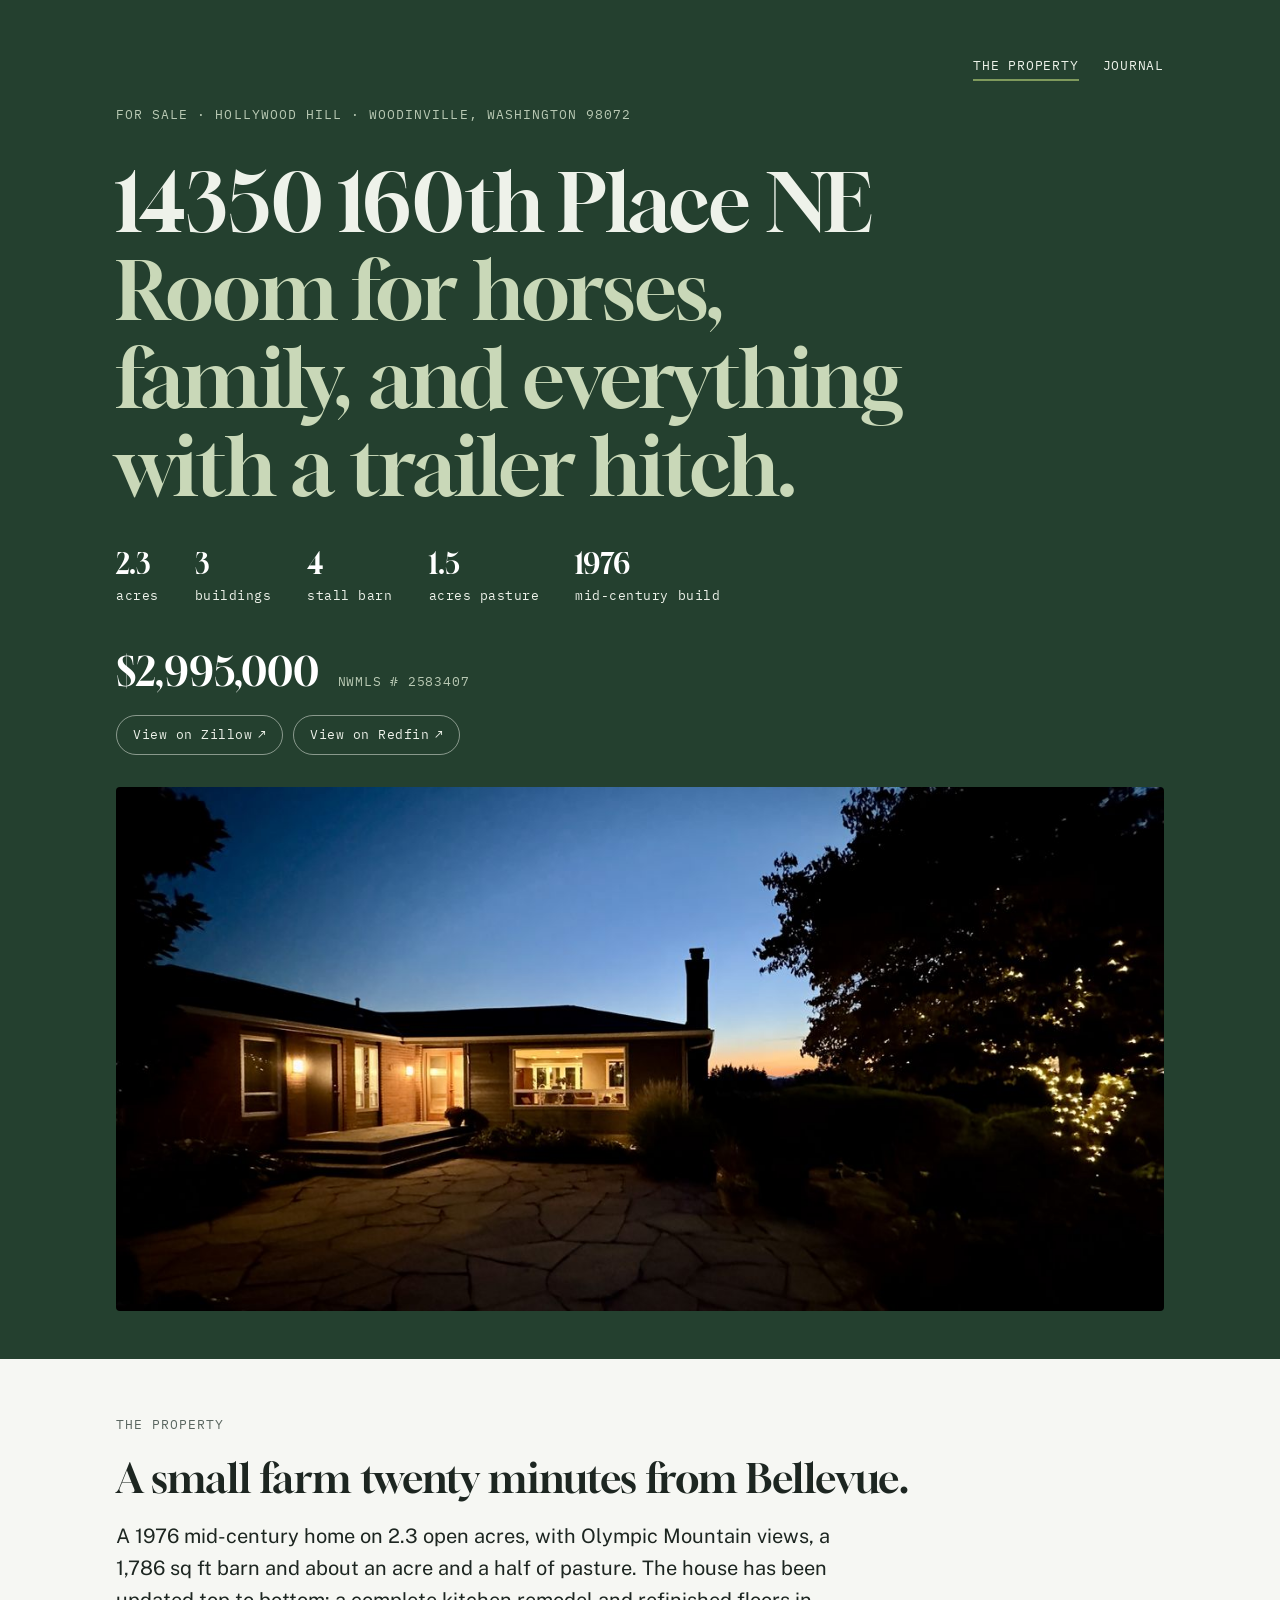
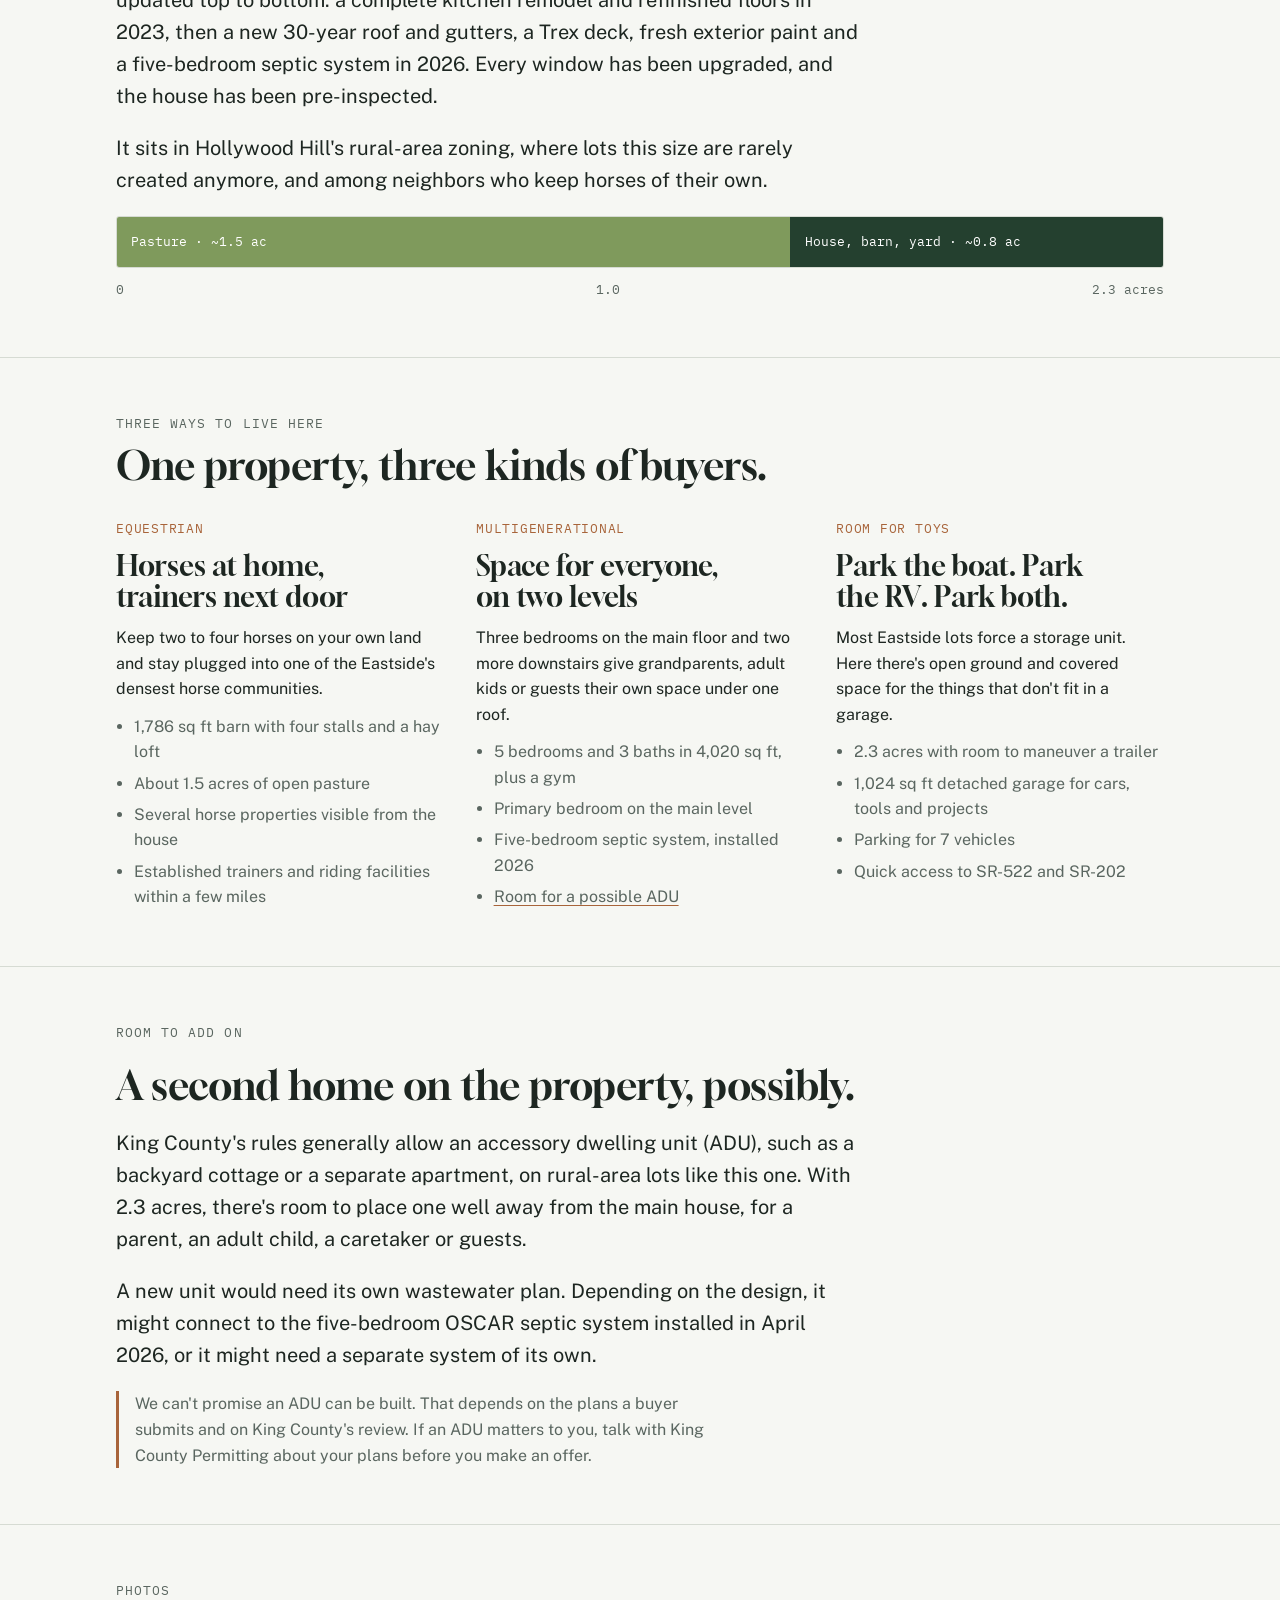
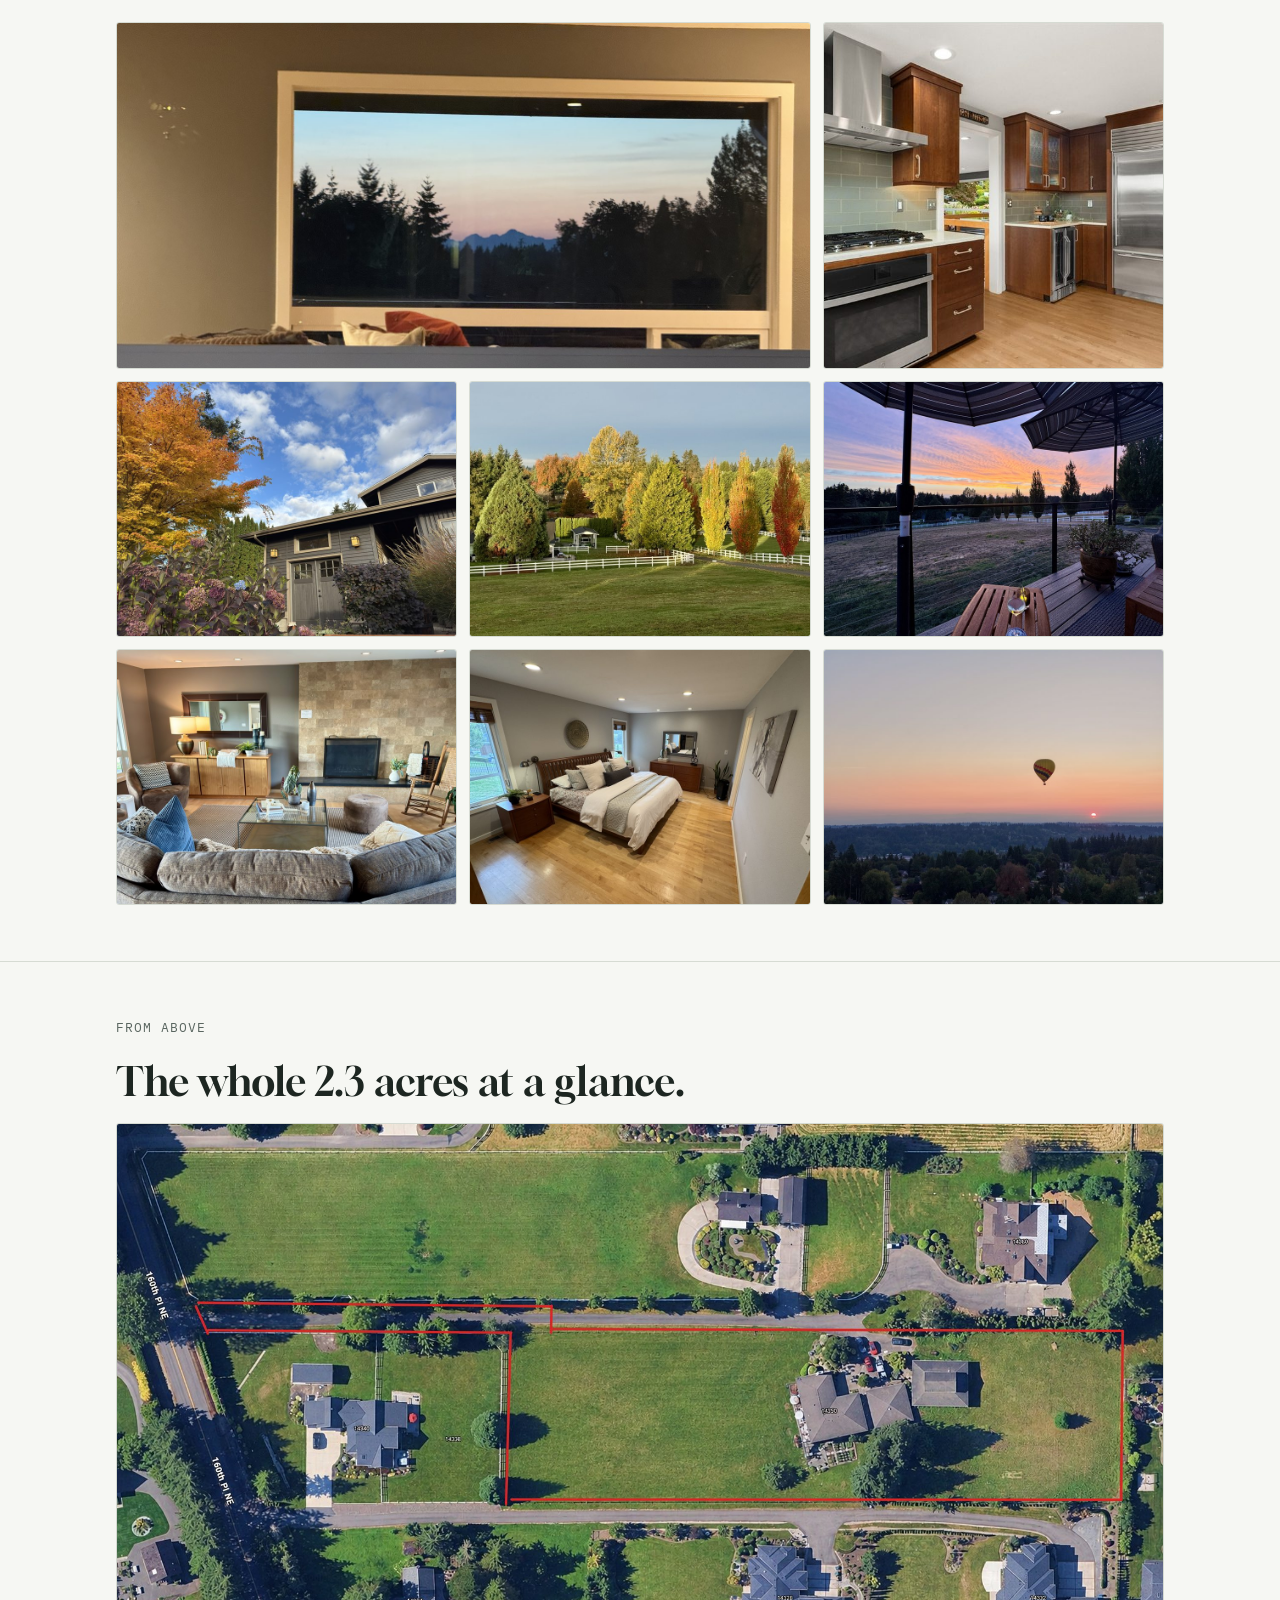
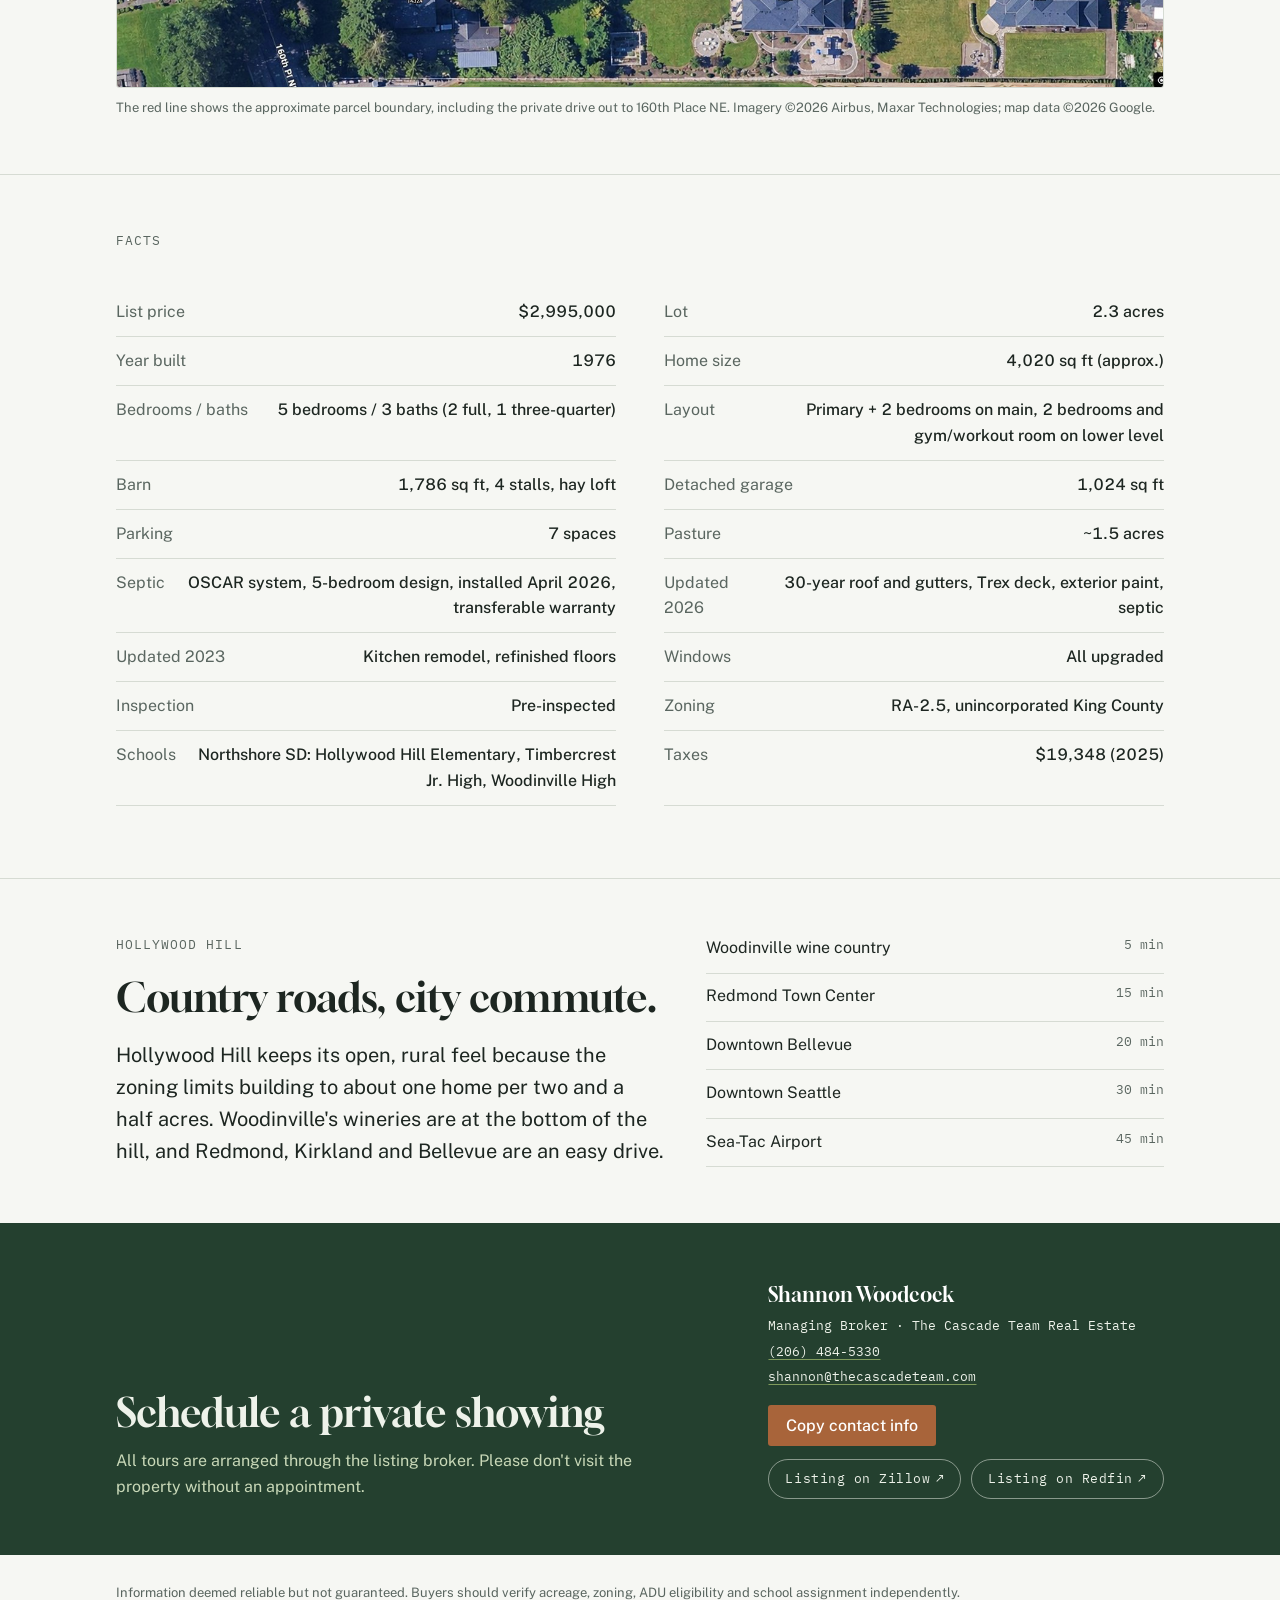
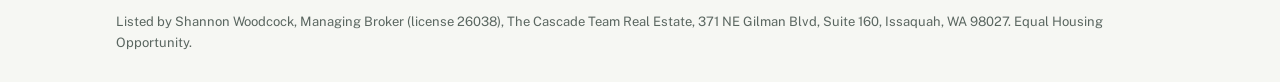
==== index.html @ 0dbd241a "Add imagery providers to aerial credit Co-Authored-By: Claude Opus 5.5 <noreply@anthropic.com>" ====
<!doctype html>
<html lang="en">
<head>
<meta charset="utf-8">
<meta name="viewport" content="width=device-width, initial-scale=1, viewport-fit=cover">
<title>14350 160th Place NE</title>
<meta name="claude:viewport-fit-sides" content="cover">
<meta name="description" content="A 2.3-acre horse property on Hollywood Hill, Woodinville: mid-century home, four-stall barn, 1.5 acres of pasture, Olympic views.">
<link rel="preconnect" href="https://fonts.googleapis.com">
<link rel="preconnect" href="https://fonts.gstatic.com" crossorigin>
<link rel="stylesheet" href="https://fonts.googleapis.com/css2?family=Gloock&family=Public+Sans:ital,wght@0,400;0,500;0,600;1,400&family=IBM+Plex+Mono:wght@400;500&display=swap">
<style>
body{margin:0}img{max-width:100%}[hidden]{display:none!important}
/* Layout: full-bleed evergreen hero with the address as the headline, then a single reading column
   broken by an acreage bar, three buyer "paths", a facts ledger, and a contact band. */
:root{
  --bg:#f6f7f3;          /* morning fog */
  --surface:#ffffff;
  --ink:#1d2621;         /* fir-bark */
  --muted:#5a6660;
  --line:#d6dbd3;
  --evergreen:#24402f;   /* Douglas fir */
  --pasture:#7f9a5c;     /* summer pasture */
  --cedar:#a8643a;       /* weathered cedar, the one warm note */
  --on-dark:#eef2ea;
  --placeholder:#fff4d6;
  --placeholder-ink:#7a5a12;
  --f-display:"Gloock", "Georgia", "Times New Roman", serif;
  --f-body:"Public Sans", system-ui, -apple-system, "Segoe UI", sans-serif;
  --f-mono:"IBM Plex Mono", ui-monospace, "SFMono-Regular", Menlo, monospace;
  --s-1:.8125rem; --s0:1rem; --s1:1.25rem; --s2:1.75rem; --s3:2.5rem; --s4:clamp(2.6rem, 7vw, 5rem);
}
@media (prefers-color-scheme: dark){
  :root:not([data-theme="light"]){
    --bg:#121815; --surface:#1a221e; --ink:#e4e9e2; --muted:#9aa69f; --line:#2c3832;
    --evergreen:#1b3024; --pasture:#9cb877; --cedar:#d08a5c; --on-dark:#eef2ea;
    --placeholder:#3a3118; --placeholder-ink:#f0d48c; color-scheme:dark;
  }
}
:root[data-theme="dark"]{
  --bg:#121815; --surface:#1a221e; --ink:#e4e9e2; --muted:#9aa69f; --line:#2c3832;
  --evergreen:#1b3024; --pasture:#9cb877; --cedar:#d08a5c; --on-dark:#eef2ea;
  --placeholder:#3a3118; --placeholder-ink:#f0d48c; color-scheme:dark;
}
*{box-sizing:border-box}
body{background:var(--bg);color:var(--ink);font-family:var(--f-body);font-size:var(--s0);line-height:1.6}
.wrap{max-width:1080px;margin:0 auto;padding-left:max(16px, env(safe-area-inset-left, 0px));padding-right:max(16px, env(safe-area-inset-right, 0px))}
h1,h2,h3{font-family:var(--f-display);font-weight:400;line-height:1.1;text-wrap:balance;margin:0}
p{margin:0}
.eyebrow{font-family:var(--f-mono);font-size:var(--s-1);letter-spacing:.08em;text-transform:uppercase;color:var(--muted)}
.ph{background:var(--placeholder);color:var(--placeholder-ink);padding:0 .3em;border-radius:3px;font-family:var(--f-mono);font-size:.9em}
:focus-visible{outline:3px solid var(--cedar);outline-offset:3px}

/* Hero */
.hero{background:var(--evergreen);color:var(--on-dark)}
.hero .wrap{padding-block:3.5rem 3rem;display:grid;gap:2rem}
.hero .eyebrow{color:#b9c9b4}
.sitenav{display:flex;gap:1.5rem;justify-content:flex-end;margin-bottom:-.5rem}
.sitenav a{color:var(--on-dark);text-decoration:none;font-family:var(--f-mono);font-size:var(--s-1);letter-spacing:.06em;text-transform:uppercase;padding-bottom:2px}
.sitenav a[aria-current]{border-bottom:2px solid var(--pasture)}
.sitenav a:hover{color:#fff}
.hero h1{font-size:var(--s4);letter-spacing:-.01em}
.hero h1 span{display:block;color:#c9d8b8}
.hero-meta{display:flex;flex-wrap:wrap;gap:.75rem 2.25rem;font-family:var(--f-mono);font-size:var(--s-1);letter-spacing:.04em}
.hero-meta b{display:block;font-family:var(--f-display);font-weight:400;font-size:var(--s2);letter-spacing:0;color:#fff}
.price{font-family:var(--f-display);font-size:var(--s3);color:#fff}
.price small{font-family:var(--f-mono);font-size:var(--s-1);color:#b9c9b4;margin-left:.6rem;letter-spacing:.06em}
.hero-photo{display:block;width:100%;height:auto;aspect-ratio:2/1;object-fit:cover;border-radius:4px;background:#1b3024}

section{padding-block:3.5rem}
section + section{border-top:1px solid var(--line)}
.lede{font-size:var(--s1);max-width:62ch;color:var(--ink)}
.stack{display:grid;gap:1.25rem}
.note{max-width:62ch;color:var(--muted);border-left:3px solid var(--cedar);padding-left:1rem}
.path a{color:inherit;text-decoration-color:var(--cedar);text-underline-offset:3px}

/* Acreage bar: the signature detail */
.acres{display:grid;gap:.75rem}
.bar{display:flex;height:3.25rem;border-radius:3px;overflow:hidden;border:1px solid var(--line)}
.bar div{display:flex;align-items:center;padding-inline:.9rem;font-family:var(--f-mono);font-size:var(--s-1);color:#fff;min-width:0;white-space:nowrap}
.bar .p{background:var(--pasture);flex:1.5}
.bar .h{background:var(--evergreen);flex:.8}
.scale{display:flex;justify-content:space-between;font-family:var(--f-mono);font-size:var(--s-1);color:var(--muted);font-variant-numeric:tabular-nums}

/* Paths */
.paths{display:grid;grid-template-columns:repeat(3,minmax(0,1fr));gap:2rem}
.path{display:grid;gap:.75rem;align-content:start;min-width:0}
.path .tag{font-family:var(--f-mono);font-size:var(--s-1);color:var(--cedar);letter-spacing:.06em;text-transform:uppercase}
.path h3{font-size:var(--s2)}
.path ul{margin:0;padding-left:1.1rem;display:grid;gap:.35rem;color:var(--muted)}
@media (max-width:820px){.paths{grid-template-columns:1fr}}

/* Gallery */
.gallery{display:grid;grid-template-columns:repeat(3,minmax(0,1fr));gap:.75rem}
.shot{aspect-ratio:4/3;max-width:100%;background:var(--surface);border:1px dashed var(--line);border-radius:3px;display:grid;place-items:center;text-align:center;padding:.75rem;font-family:var(--f-mono);font-size:var(--s-1);color:var(--muted)}
.shot.wide{grid-column:span 2;aspect-ratio:2/1}
.shot.wide + .shot{aspect-ratio:auto}
.shot.has-img{position:relative;overflow:hidden;padding:0;border-style:solid}
.shot.has-img img{position:absolute;inset:0;width:100%;height:100%;object-fit:cover;object-position:50% 50%}
@media (max-width:620px){.gallery{grid-template-columns:1fr 1fr}.shot.wide{grid-column:span 2;aspect-ratio:16/9}}

/* Facts ledger */
.ledger{display:grid;grid-template-columns:repeat(2,minmax(0,1fr));gap:0 3rem}
.ledger div{display:flex;justify-content:space-between;gap:1rem;padding-block:.7rem;border-bottom:1px solid var(--line);min-width:0}
.ledger dt{color:var(--muted)}
.ledger dd{margin:0;text-align:right;font-variant-numeric:tabular-nums;font-weight:500}
@media (max-width:620px){.ledger{grid-template-columns:1fr}}

/* Area */
.area{display:grid;grid-template-columns:minmax(0,1.2fr) minmax(0,1fr);gap:2.5rem}
.area ul{margin:0;padding:0;list-style:none;display:grid;gap:.6rem}
.area li{display:flex;justify-content:space-between;gap:1rem;border-bottom:1px solid var(--line);padding-bottom:.5rem}
.area li span:last-child{font-family:var(--f-mono);font-size:var(--s-1);color:var(--muted);white-space:nowrap}
@media (max-width:820px){.area{grid-template-columns:1fr}}

/* Contact */
.contact{background:var(--evergreen);color:var(--on-dark)}
.contact .wrap{padding-block:3.5rem;display:grid;grid-template-columns:minmax(0,1fr) auto;gap:2rem;align-items:end}
.contact h2{font-size:var(--s3)}
.contact p{color:#c9d8b8;max-width:52ch}
.card{display:grid;gap:.3rem;font-family:var(--f-mono);font-size:var(--s-1)}
.card a{color:inherit;text-decoration-color:var(--pasture);text-underline-offset:3px}
.card strong{font-family:var(--f-display);font-weight:400;font-size:var(--s1);color:#fff}
.btn{margin-top:.75rem;justify-self:start;background:var(--cedar);color:#fff;border:0;border-radius:3px;padding:.7rem 1.1rem;font:500 var(--s0) var(--f-body);cursor:pointer}
.btn:hover{filter:brightness(1.08)}
.listing-links{display:flex;flex-wrap:wrap;gap:.6rem}
.hero .listing-links{margin-top:-1.25rem}
.card .listing-links{margin-top:.5rem}
.pill{display:inline-flex;align-items:center;gap:.35rem;min-height:40px;padding:.45rem 1rem;border:1px solid rgba(238,242,234,.5);border-radius:999px;color:var(--on-dark);text-decoration:none;font-family:var(--f-mono);font-size:var(--s-1);letter-spacing:.04em}
.pill:hover{background:rgba(238,242,234,.12);border-color:var(--on-dark)}
@media (max-width:720px){.contact .wrap{grid-template-columns:1fr}}
footer{font-size:var(--s-1);color:var(--muted)}
footer .wrap{padding-block:1.75rem;display:grid;gap:.5rem}
@media (prefers-reduced-motion:no-preference){.hero h1{animation:rise .7s ease-out both}}
@keyframes rise{from{transform:translateY(8px);opacity:.6}to{transform:none;opacity:1}}

.aerial{margin:0;display:grid;gap:.6rem}
.aerial img{display:block;width:100%;height:auto;border-radius:3px;border:1px solid var(--line)}
.aerial figcaption{font-size:var(--s-1);color:var(--muted)}
.zoomable{cursor:zoom-in}
/* Lightbox */
.gallery img{cursor:zoom-in}
.gallery img:focus-visible{outline:3px solid var(--cedar);outline-offset:-3px}
html:has(#lightbox[open]){overflow:hidden}
#lightbox{border:0;padding:0;margin:0;width:100vw;height:100dvh;max-width:none;max-height:none;background:rgba(10,14,12,.95);color:#eef2ea}
#lightbox::backdrop{background:rgba(10,14,12,.95)}
#lightbox[open]{display:grid;grid-template-columns:auto minmax(0,1fr) auto;align-items:center}
#lightbox figure{margin:0;height:100dvh;min-width:0;display:grid;align-content:center;justify-items:center;gap:.75rem;padding:3.5rem 0 1.25rem}
#lightbox figure img{max-width:100%;max-height:calc(100dvh - 7.5rem);object-fit:contain;border-radius:3px;cursor:zoom-in}
#lightbox figcaption{font-size:var(--s-1);color:#c9d8b8;max-width:60ch;text-align:center;padding-inline:1rem}
#lightbox button{background:none;border:0;color:#eef2ea;font:400 2.25rem/1 var(--f-body);cursor:pointer;min-width:48px;min-height:48px;padding:.5rem}
#lightbox button:hover{color:#fff}
#lightbox .lb-close{position:absolute;top:.25rem;right:.25rem;z-index:1}
#lightbox .lb-count{position:absolute;top:1.1rem;left:1rem;font-family:var(--f-mono);font-size:var(--s-1);color:#b9c9b4}
#lightbox.zoomed figure{display:block;overflow:auto;padding:0}
#lightbox.zoomed figure img{max-width:none;max-height:none;margin:0 auto;display:block;border-radius:0;cursor:zoom-out}
#lightbox.zoomed figcaption,#lightbox.zoomed .lb-prev,#lightbox.zoomed .lb-next{display:none}
#lightbox.zoomed[open]{grid-template-columns:minmax(0,1fr)}
@media (max-width:620px){#lightbox button{font-size:1.75rem;min-width:40px;padding:.25rem}}
</style>
</head>
<body>

<header class="hero">
  <div class="wrap">
    <nav class="sitenav" aria-label="Site">
      <a href="index.html" aria-current="page">The property</a>
      <a href="journal.html">Journal</a>
    </nav>
    <p class="eyebrow">For sale · Hollywood Hill · Woodinville, Washington 98072</p>
    <h1>14350 160th Place NE <span>Room for horses, family, and everything with a trailer hitch.</span></h1>
    <div class="hero-meta">
      <div><b>2.3</b>acres</div>
      <div><b>3</b>buildings</div>
      <div><b>4</b>stall barn</div>
      <div><b>1.5</b>acres pasture</div>
      <div><b>1976</b>mid-century build</div>
    </div>
    <p class="price">$2,995,000 <small>NWMLS # 2583407</small></p>
    <p class="listing-links"><a class="pill" href="https://www.zillow.com/homedetails/14350-160th-Pl-NE-Woodinville-WA-98072/48871679_zpid/" target="_blank" rel="noopener">View on Zillow <span aria-hidden="true">&#8599;</span></a> <a class="pill" href="https://www.redfin.com/WA/Woodinville/14350-160th-Pl-NE-98072/home/448158" target="_blank" rel="noopener">View on Redfin <span aria-hidden="true">&#8599;</span></a></p>
    <img class="hero-photo" src="images/hero-dusk-2400.jpg" srcset="images/hero-dusk-1200.jpg 1200w, images/hero-dusk-2400.jpg 2400w" sizes="(max-width:1080px) 100vw, 1048px" width="2400" height="1200" alt="The house at dusk: warm light in the big front window, a flagstone courtyard, and string lights in the trees against a blue and orange sky.">
  </div>
</header>

<main>
  <section>
    <div class="wrap stack">
      <p class="eyebrow">The property</p>
      <h2 style="font-size:var(--s3)">A small farm twenty minutes from Bellevue.</h2>
      <p class="lede">A 1976 mid-century home on 2.3 open acres, with Olympic Mountain views, a 1,786 sq ft barn and about an acre and a half of pasture. The house has been updated top to bottom: a complete kitchen remodel and refinished floors in 2023, then a new 30-year roof and gutters, a Trex deck, fresh exterior paint and a five-bedroom septic system in 2026. Every window has been upgraded, and the house has been pre-inspected.</p>
      <p class="lede">It sits in Hollywood Hill's rural-area zoning, where lots this size are rarely created anymore, and among neighbors who keep horses of their own.</p>

      <div class="acres" aria-label="How the 2.3 acres break down">
        <div class="bar">
          <div class="p">Pasture · ~1.5 ac</div>
          <div class="h">House, barn, yard · ~0.8 ac</div>
        </div>
        <div class="scale"><span>0</span><span>1.0</span><span>2.3 acres</span></div>
      </div>
    </div>
  </section>

  <section>
    <div class="wrap stack" style="gap:2rem">
      <div class="stack" style="gap:.5rem">
        <p class="eyebrow">Three ways to live here</p>
        <h2 style="font-size:var(--s3)">One property, three kinds of buyers.</h2>
      </div>
      <div class="paths">
        <article class="path">
          <span class="tag">Equestrian</span>
          <h3>Horses at home, trainers next door</h3>
          <p>Keep two to four horses on your own land and stay plugged into one of the Eastside's densest horse communities.</p>
          <ul>
            <li>1,786 sq ft barn with four stalls and a hay loft</li>
            <li>About 1.5 acres of open pasture</li>
            <li>Several horse properties visible from the house</li>
            <li>Established trainers and riding facilities within a few miles</li>
          </ul>
        </article>
        <article class="path">
          <span class="tag">Multigenerational</span>
          <h3>Space for everyone, on two levels</h3>
          <p>Three bedrooms on the main floor and two more downstairs give grandparents, adult kids or guests their own space under one roof.</p>
          <ul>
            <li>5 bedrooms and 3 baths in 4,020 sq ft, plus a gym</li>
            <li>Primary bedroom on the main level</li>
            <li>Five-bedroom septic system, installed 2026</li>
            <li><a href="#adu">Room for a possible ADU</a></li>
          </ul>
        </article>
        <article class="path">
          <span class="tag">Room for toys</span>
          <h3>Park the boat. Park the RV. Park both.</h3>
          <p>Most Eastside lots force a storage unit. Here there's open ground and covered space for the things that don't fit in a garage.</p>
          <ul>
            <li>2.3 acres with room to maneuver a trailer</li>
            <li>1,024 sq ft detached garage for cars, tools and projects</li>
            <li>Parking for 7 vehicles</li>
            <li>Quick access to SR-522 and SR-202</li>
          </ul>
        </article>
      </div>
    </div>
  </section>

  <section id="adu">
    <div class="wrap stack">
      <p class="eyebrow">Room to add on</p>
      <h2 style="font-size:var(--s3)">A second home on the property, possibly.</h2>
      <p class="lede">King County's rules generally allow an accessory dwelling unit (ADU), such as a backyard cottage or a separate apartment, on rural-area lots like this one. With 2.3 acres, there's room to place one well away from the main house, for a parent, an adult child, a caretaker or guests.</p>
      <p class="lede">A new unit would need its own wastewater plan. Depending on the design, it might connect to the five-bedroom OSCAR septic system installed in April 2026, or it might need a separate system of its own.</p>
      <p class="note">We can't promise an ADU can be built. That depends on the plans a buyer submits and on King County's review. If an ADU matters to you, talk with King County Permitting about your plans before you make an offer.</p>
    </div>
  </section>

  <section>
    <div class="wrap stack">
      <p class="eyebrow">Photos</p>
      <div class="gallery">
        <div class="shot wide has-img"><img src="images/living-view-2400.jpg" srcset="images/living-view-1400.jpg 1400w, images/living-view-2400.jpg 2400w" sizes="(max-width:620px) 100vw, 700px" width="2400" height="1200" loading="lazy" alt="The living room's big picture window at dusk, framing evergreens and the Olympic Mountains against a pink and blue sky."></div>
        <div class="shot has-img"><img style="object-position:70% 50%" data-full="images/kitchen-2400.jpg" src="images/kitchen-1600.jpg" srcset="images/kitchen-800.jpg 800w, images/kitchen-1600.jpg 1600w" sizes="(max-width:620px) 50vw, 340px" width="1600" height="1009" loading="lazy" alt="The remodeled kitchen: cherry cabinets, a stainless hood over a gas cooktop, sage glass-tile backsplash, a wine fridge and a built-in stainless refrigerator."></div>
        <div class="shot has-img"><img data-full="images/barn-exterior-2400.jpg" src="images/barn-exterior-1600.jpg" srcset="images/barn-exterior-800.jpg 800w, images/barn-exterior-1600.jpg 1600w" sizes="(max-width:620px) 50vw, 340px" width="1600" height="1200" loading="lazy" alt="The barn in fall: dark gray siding, arched carriage doors and craftsman lanterns, framed by a blazing orange Japanese maple and hydrangeas under a blue sky."></div>
        <div class="shot has-img"><img data-full="images/pasture-fall-2400.jpg" src="images/pasture-fall-1600.jpg" srcset="images/pasture-fall-800.jpg 800w, images/pasture-fall-1600.jpg 1600w" sizes="(max-width:620px) 50vw, 340px" width="1600" height="1200" loading="lazy" alt="The pasture in fall: open green grass edged by white horse fencing, with evergreens and a row of poplars turning gold, orange and red."></div>
        <div class="shot has-img"><img data-full="images/deck-sunset-2400.jpg" src="images/deck-sunset-1600.jpg" srcset="images/deck-sunset-800.jpg 800w, images/deck-sunset-1600.jpg 1600w" sizes="(max-width:620px) 50vw, 340px" width="1600" height="1200" loading="lazy" alt="Sunset from the deck: an orange and violet sky over the pasture and white horse fences, seen past striped umbrellas, cable railing and a glass of wine on a teak table."></div>
        <div class="shot has-img"><img data-full="images/living-room-2400.jpg" src="images/living-room-1600.jpg" srcset="images/living-room-800.jpg 800w, images/living-room-1600.jpg 1600w" sizes="(max-width:620px) 50vw, 340px" width="1600" height="1200" loading="lazy" alt="The living room: a travertine fireplace wall, a long wood console under a leather-framed mirror, a rocking chair and a big sofa around a glass coffee table, with a window to the yard."></div>
        <div class="shot has-img"><img data-full="images/primary-bedroom-2400.jpg" src="images/primary-bedroom-1600.jpg" srcset="images/primary-bedroom-800.jpg 800w, images/primary-bedroom-1600.jpg 1600w" sizes="(max-width:620px) 50vw, 340px" width="1600" height="1200" loading="lazy" alt="The primary bedroom on the main level: a king sleigh bed, maple floors, recessed lighting and windows looking out to the yard."></div>
        <div class="shot has-img"><img data-full="images/balloon-sunset-2400.jpg" src="images/balloon-sunset-1600.jpg" srcset="images/balloon-sunset-800.jpg 800w, images/balloon-sunset-1600.jpg 1600w" sizes="(max-width:620px) 50vw, 340px" width="1600" height="1200" loading="lazy" alt="Drone view at sunset: a rainbow-striped hot air balloon drifting over miles of evergreen hills, with the sun setting on the hazy horizon."></div>
      </div>
    </div>
  </section>

  <section id="aerial">
    <div class="wrap stack">
      <p class="eyebrow">From above</p>
      <h2 style="font-size:var(--s3)">The whole 2.3 acres at a glance.</h2>
      <figure class="aerial">
        <img class="zoomable" src="images/aerial-parcel-1710.jpg" srcset="images/aerial-parcel-900.jpg 900w, images/aerial-parcel-1710.jpg 1710w" sizes="(max-width:1080px) 100vw, 1048px" width="1710" height="920" loading="lazy" alt="Satellite view of the property outlined in red: the house, barn and detached garage at one end, open pasture filling the rest, and a private drive running out to 160th Place NE.">
        <figcaption>The red line shows the approximate parcel boundary, including the private drive out to 160th Place NE. Imagery ©2026 Airbus, Maxar Technologies; map data ©2026 Google.</figcaption>
      </figure>
    </div>
  </section>

  <section>
    <div class="wrap stack">
      <p class="eyebrow">Facts</p>
      <dl class="ledger">
        <div><dt>List price</dt><dd>$2,995,000</dd></div>
        <div><dt>Lot</dt><dd>2.3 acres</dd></div>
        <div><dt>Year built</dt><dd>1976</dd></div>
        <div><dt>Home size</dt><dd>4,020 sq ft (approx.)</dd></div>
        <div><dt>Bedrooms / baths</dt><dd>5 bedrooms / 3 baths (2 full, 1 three-quarter)</dd></div>
        <div><dt>Layout</dt><dd>Primary + 2 bedrooms on main, 2 bedrooms and gym/workout room on lower level</dd></div>
        <div><dt>Barn</dt><dd>1,786 sq ft, 4 stalls, hay loft</dd></div>
        <div><dt>Detached garage</dt><dd>1,024 sq ft</dd></div>
        <div><dt>Parking</dt><dd>7 spaces</dd></div>
        <div><dt>Pasture</dt><dd>~1.5 acres</dd></div>
        <div><dt>Septic</dt><dd>OSCAR system, 5-bedroom design, installed April 2026, transferable warranty</dd></div>
        <div><dt>Updated 2026</dt><dd>30-year roof and gutters, Trex deck, exterior paint, septic</dd></div>
        <div><dt>Updated 2023</dt><dd>Kitchen remodel, refinished floors</dd></div>
        <div><dt>Windows</dt><dd>All upgraded</dd></div>
        <div><dt>Inspection</dt><dd>Pre-inspected</dd></div>
        <div><dt>Zoning</dt><dd>RA-2.5, unincorporated King County</dd></div>
        <div><dt>Schools</dt><dd>Northshore SD: Hollywood Hill Elementary, Timbercrest Jr. High, Woodinville High</dd></div>
        <div><dt>Taxes</dt><dd>$19,348 (2025)</dd></div>
      </dl>
    </div>
  </section>

  <section>
    <div class="wrap area">
      <div class="stack">
        <p class="eyebrow">Hollywood Hill</p>
        <h2 style="font-size:var(--s3)">Country roads, city commute.</h2>
        <p class="lede">Hollywood Hill keeps its open, rural feel because the zoning limits building to about one home per two and a half acres. Woodinville's wineries are at the bottom of the hill, and Redmond, Kirkland and Bellevue are an easy drive.</p>
      </div>
      <ul aria-label="Approximate drive times">
        <li><span>Woodinville wine country</span><span>5 min</span></li>
        <li><span>Redmond Town Center</span><span>15 min</span></li>
        <li><span>Downtown Bellevue</span><span>20 min</span></li>
        <li><span>Downtown Seattle</span><span>30 min</span></li>
        <li><span>Sea-Tac Airport</span><span>45 min</span></li>
      </ul>
    </div>
  </section>
</main>

<dialog id="lightbox" aria-label="Photo viewer">
  <span class="lb-count" aria-live="polite"></span>
  <button class="lb-close" type="button" aria-label="Close photo viewer">&times;</button>
  <button class="lb-prev" type="button" aria-label="Previous photo">&lsaquo;</button>
  <figure><img alt=""><figcaption></figcaption></figure>
  <button class="lb-next" type="button" aria-label="Next photo">&rsaquo;</button>
</dialog>

<aside class="contact" id="contact">
  <div class="wrap">
    <div class="stack" style="gap:.9rem">
      <h2>Schedule a private showing</h2>
      <p>All tours are arranged through the listing broker. Please don't visit the property without an appointment.</p>
    </div>
    <div class="card">
      <strong>Shannon Woodcock</strong>
      <span>Managing Broker · The Cascade Team Real Estate</span>
      <a id="phone" href="tel:+12064845330">(206) 484-5330</a>
      <a id="email" href="mailto:shannon@thecascadeteam.com">shannon@thecascadeteam.com</a>
      <button class="btn" id="copy" type="button">Copy contact info</button>
      <span class="listing-links"><a class="pill" href="https://www.zillow.com/homedetails/14350-160th-Pl-NE-Woodinville-WA-98072/48871679_zpid/" target="_blank" rel="noopener">Listing on Zillow <span aria-hidden="true">&#8599;</span></a> <a class="pill" href="https://www.redfin.com/WA/Woodinville/14350-160th-Pl-NE-98072/home/448158" target="_blank" rel="noopener">Listing on Redfin <span aria-hidden="true">&#8599;</span></a></span>
    </div>
  </div>
</aside>

<footer>
  <div class="wrap">
    <p>Information deemed reliable but not guaranteed. Buyers should verify acreage, zoning, ADU eligibility and school assignment independently.</p>
    <p>Listed by Shannon Woodcock, Managing Broker (license 26038), The Cascade Team Real Estate, 371 NE Gilman Blvd, Suite 160, Issaquah, WA 98027. Equal Housing Opportunity.</p>
  </div>
</footer>

<script>
document.getElementById('copy').addEventListener('click', function(){
  var b=this, t='Shannon Woodcock, The Cascade Team Real Estate\n'+document.getElementById('phone').innerText+'\n'+document.getElementById('email').innerText;
  try{
    navigator.clipboard.writeText(t).then(function(){b.textContent='Copied';},function(){b.textContent='Select and copy the details above';});
  }catch(e){b.textContent='Select and copy the details above';}
});

(function(){
  var d=document.getElementById('lightbox');
  if(!d||typeof d.showModal!=='function') return;
  var thumbs=[].slice.call(document.querySelectorAll('.gallery img, img.zoomable')), i=0;
  var big=d.querySelector('figure img'), cap=d.querySelector('figcaption'), count=d.querySelector('.lb-count');
  function full(im){
    if(im.dataset.full) return im.dataset.full;
    var best=im.src, bw=0;
    (im.getAttribute('srcset')||'').split(',').forEach(function(c){
      var p=c.trim().split(/\s+/), w=parseInt(p[1],10)||0;
      if(w>bw){bw=w;best=p[0];}
    });
    return best;
  }
  function show(n){
    i=(n+thumbs.length)%thumbs.length;
    d.classList.remove('zoomed');
    big.src=full(thumbs[i]); big.alt=thumbs[i].alt;
    cap.textContent=thumbs[i].alt;
    count.textContent=(i+1)+' / '+thumbs.length;
  }
  function open(n){ show(n); d.showModal(); }
  thumbs.forEach(function(im,n){
    im.tabIndex=0; im.setAttribute('role','button');
    im.setAttribute('aria-label','Enlarge photo: '+im.alt);
    im.addEventListener('click',function(){open(n);});
    im.addEventListener('keydown',function(e){ if(e.key==='Enter'||e.key===' '){e.preventDefault();open(n);} });
  });
  d.querySelector('.lb-close').addEventListener('click',function(){d.close();});
  d.querySelector('.lb-prev').addEventListener('click',function(){show(i-1);});
  d.querySelector('.lb-next').addEventListener('click',function(){show(i+1);});
  big.addEventListener('click',function(e){
    e.stopPropagation();
    var zoomed=d.classList.toggle('zoomed');
    if(zoomed){
      var f=d.querySelector('figure');
      f.scrollLeft=(f.scrollWidth-f.clientWidth)/2; f.scrollTop=(f.scrollHeight-f.clientHeight)/2;
    }
  });
  d.addEventListener('click',function(e){ if(e.target===d||e.target.tagName==='FIGURE') d.close(); });
  d.addEventListener('keydown',function(e){
    if(e.key==='ArrowLeft') show(i-1);
    if(e.key==='ArrowRight') show(i+1);
  });
  d.addEventListener('close',function(){ d.classList.remove('zoomed'); thumbs[i].focus(); });
  var x0=null;
  d.addEventListener('touchstart',function(e){ x0=e.touches.length===1?e.touches[0].clientX:null; },{passive:true});
  d.addEventListener('touchend',function(e){
    if(x0===null||d.classList.contains('zoomed')) return;
    if(window.visualViewport&&visualViewport.scale>1.05){x0=null;return;}
    var dx=e.changedTouches[0].clientX-x0; x0=null;
    if(Math.abs(dx)>50) show(i+(dx<0?1:-1));
  });
})();
</script>
<!-- Cloudflare Web Analytics --><script defer src="https://static.cloudflareinsights.com/beacon.min.js" data-cf-beacon='{"token": "ab812c5cbfcd4a19af40181433c01190"}'></script><!-- End Cloudflare Web Analytics -->
</body>
</html>
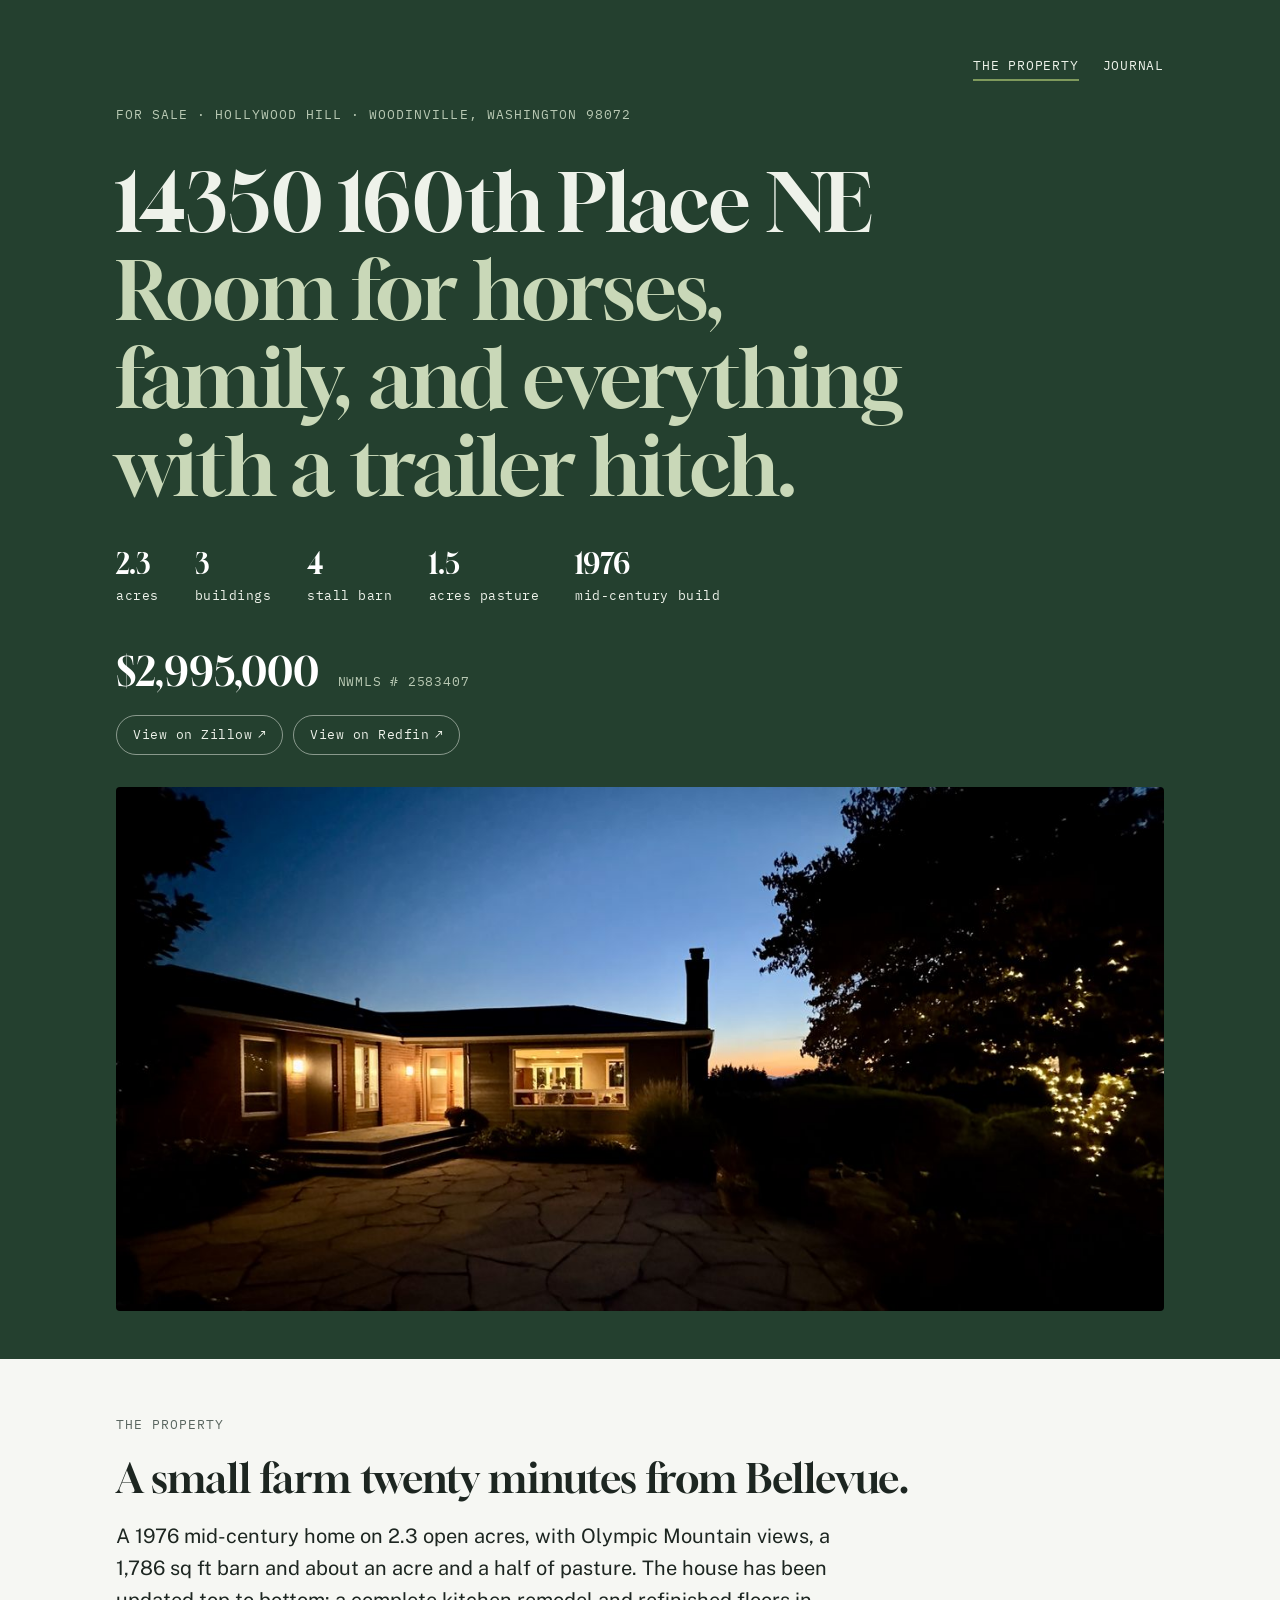
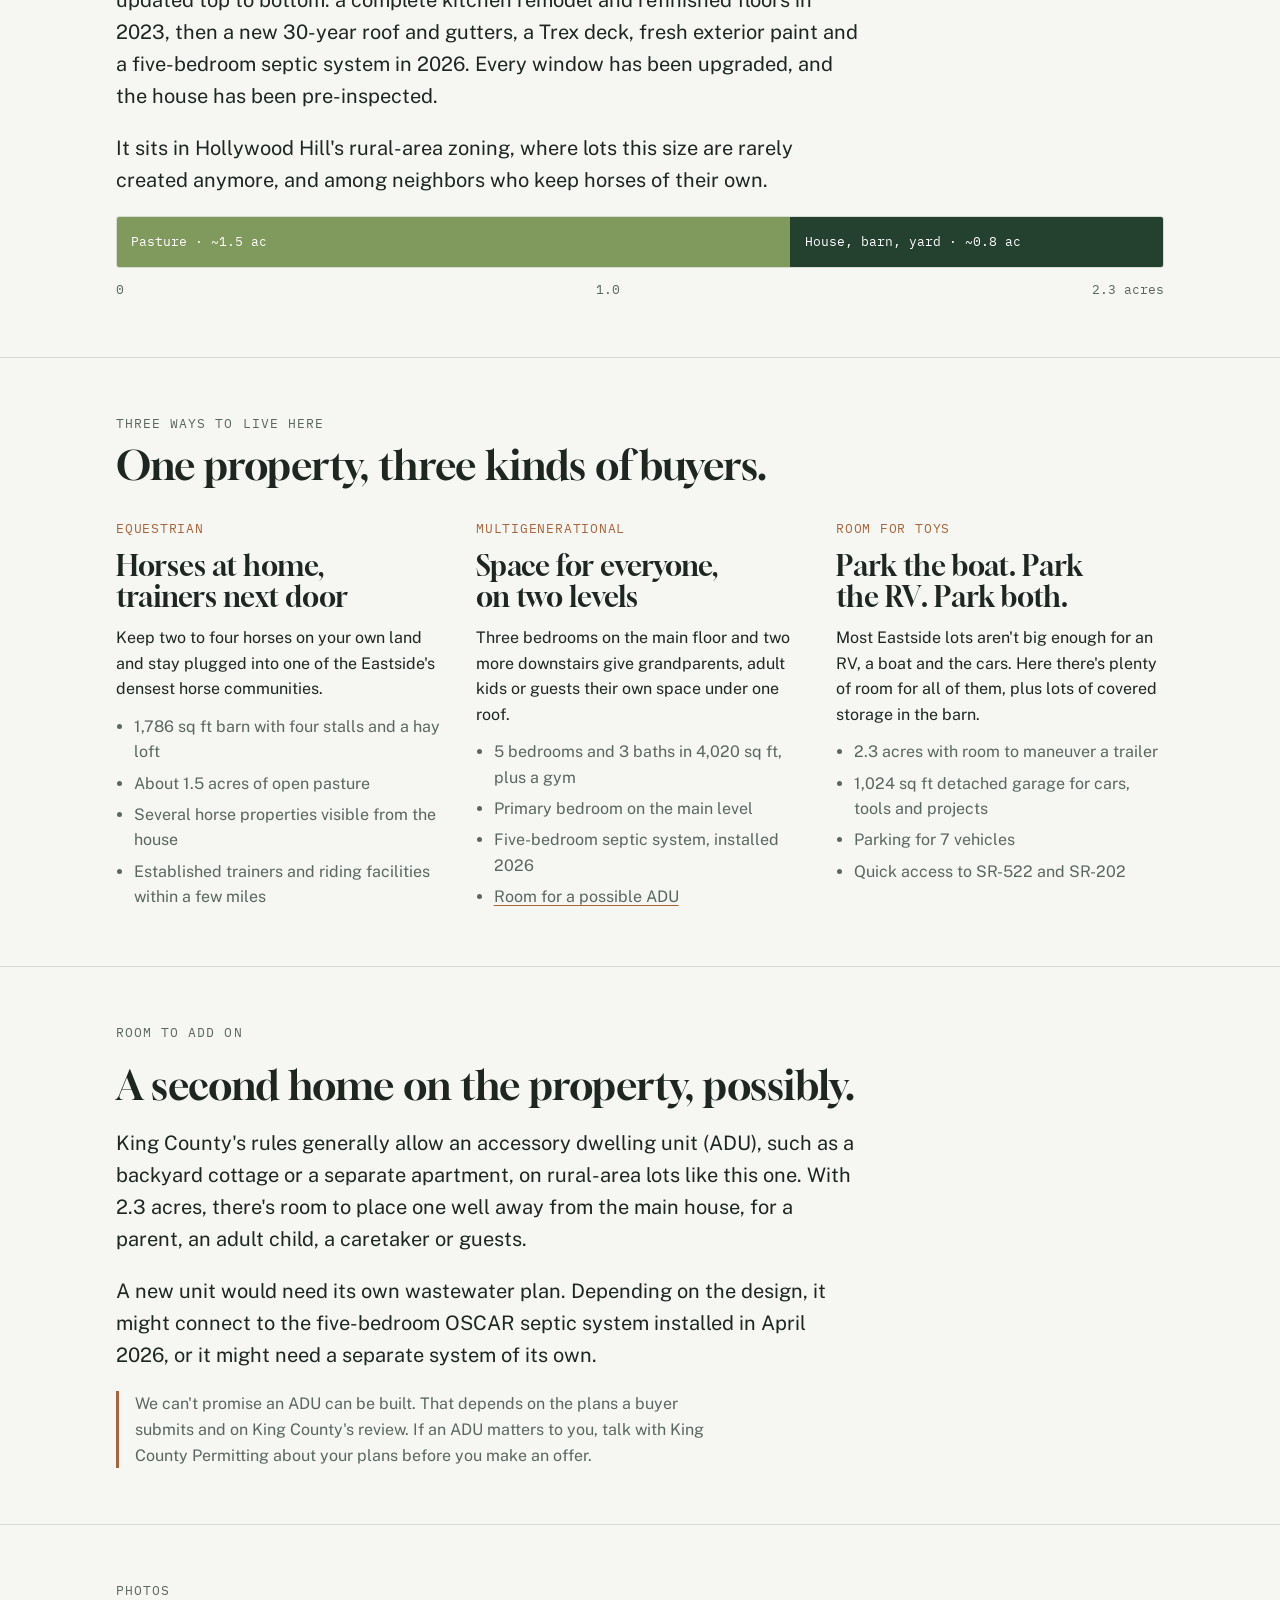
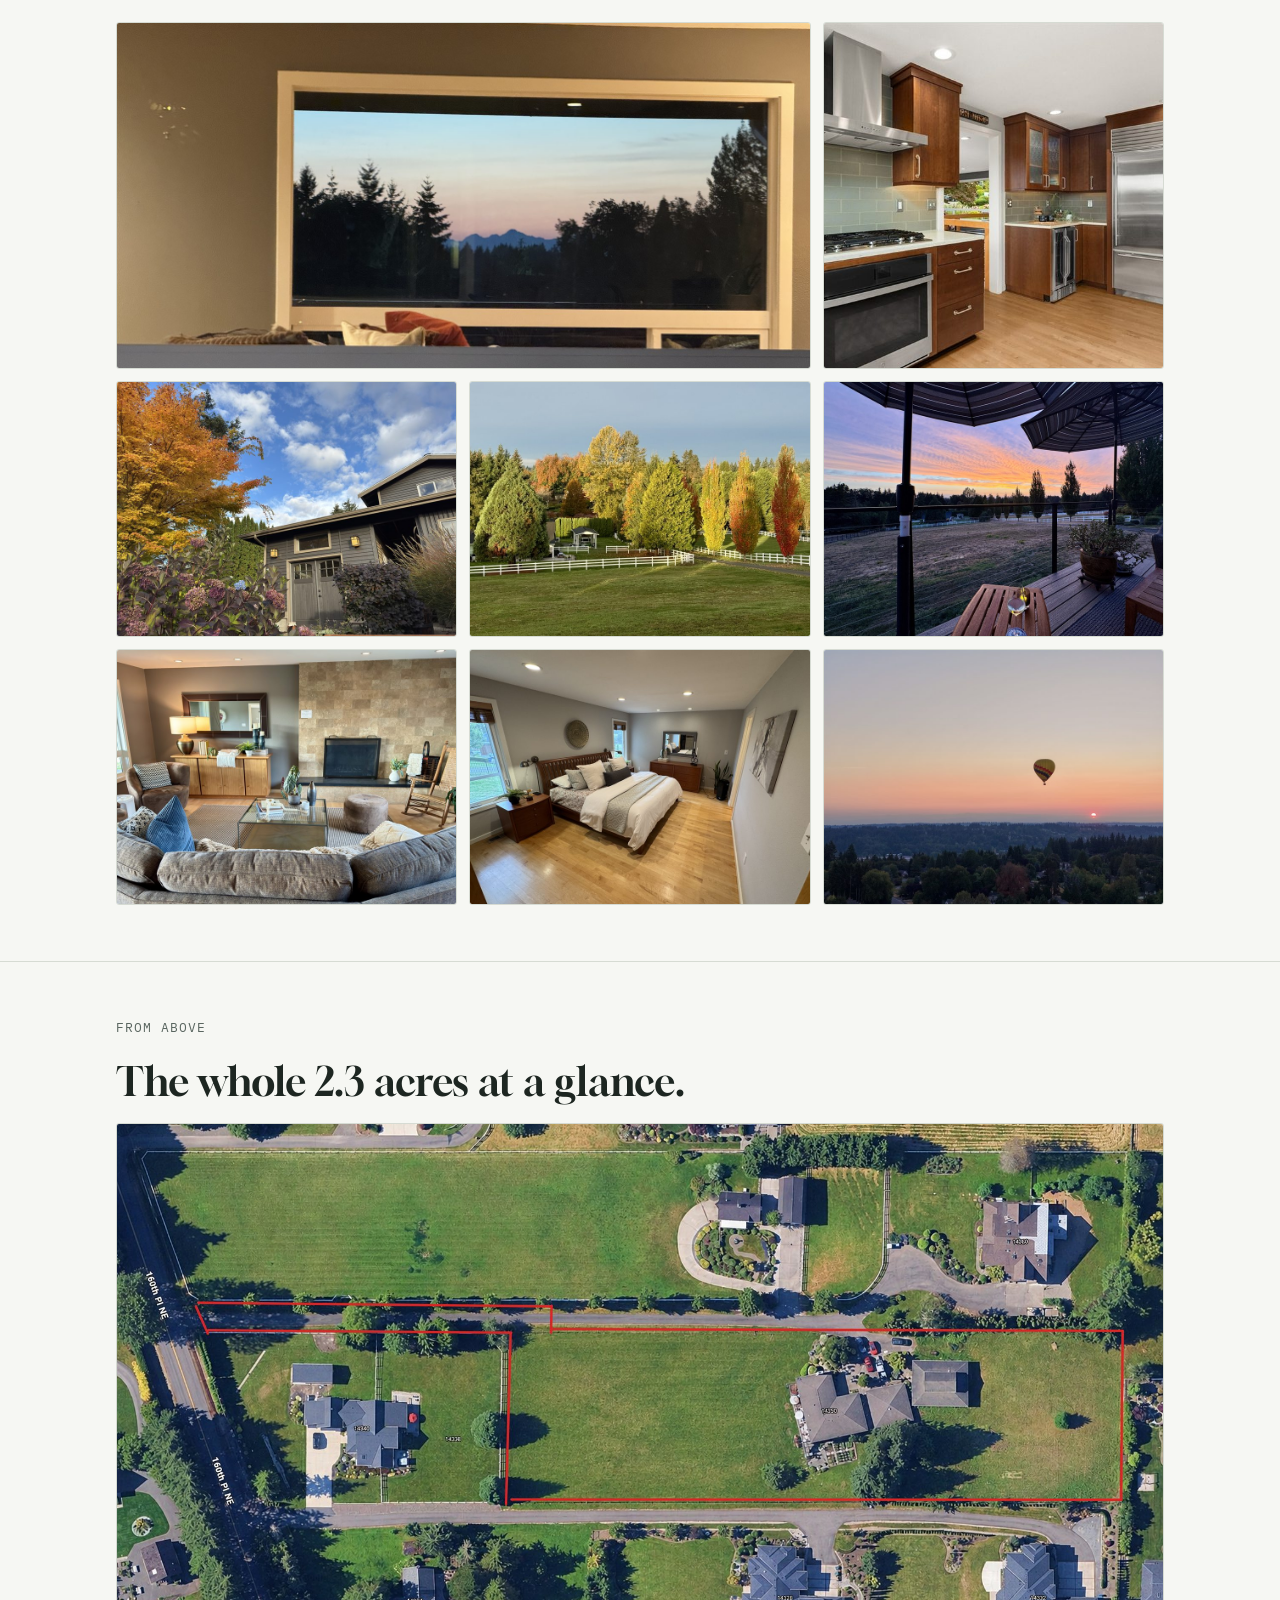
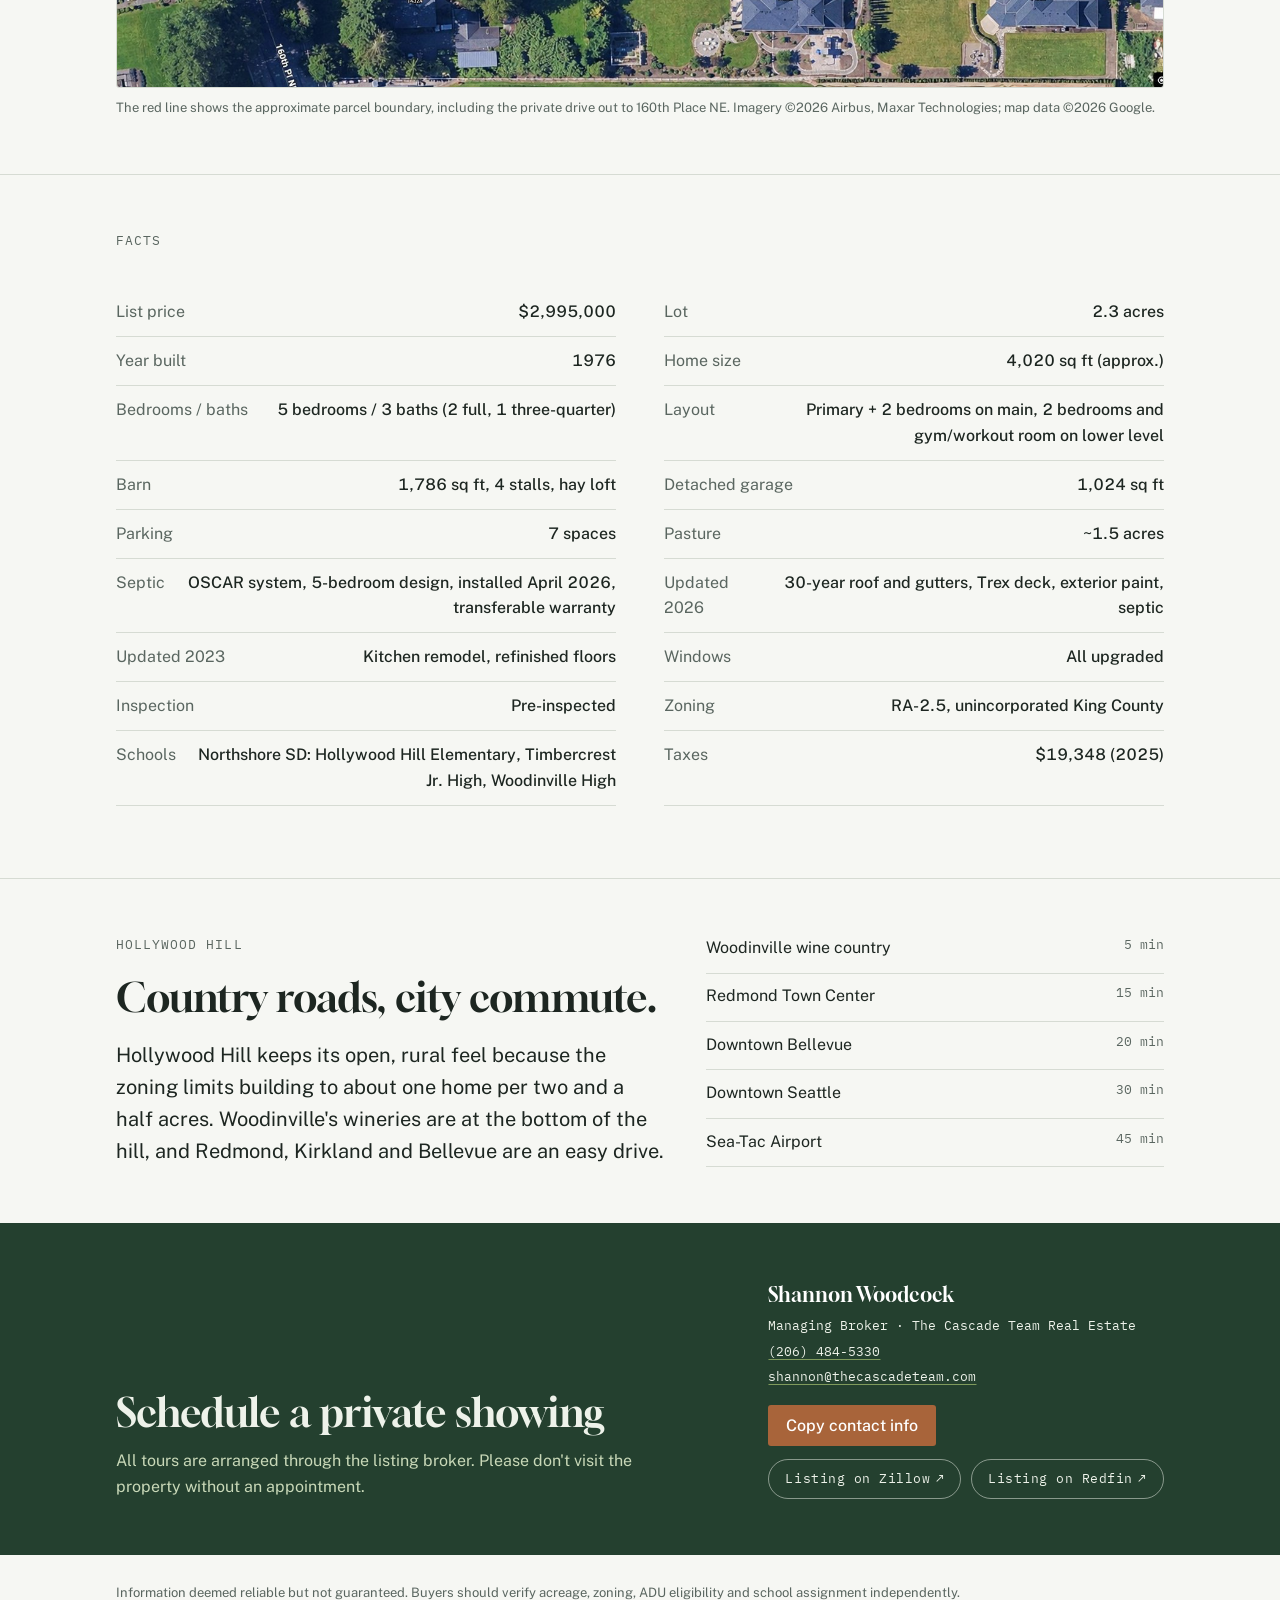
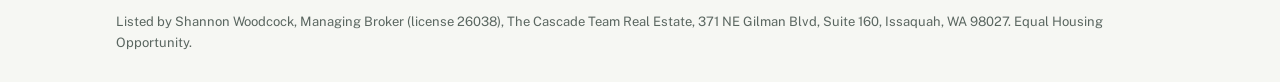
==== commit 1c1ce45e: "Reword Room for toys paragraph Co-Authored-By: Claude Opus 5.5 <noreply@anthropic.com>" ====
--- a/index.html
+++ b/index.html
@@ -3,9 +3,19 @@
 <head>
 <meta charset="utf-8">
 <meta name="viewport" content="width=device-width, initial-scale=1, viewport-fit=cover">
-<title>14350 160th Place NE</title>
+<title>14350 160th Place NE, Woodinville WA · 2.3-Acre Horse Property for Sale</title>
+<meta name="description" content="For sale: 14350 160th Place NE, Woodinville, WA. A 2.3-acre horse property on Hollywood Hill with a 5-bedroom, 4,020 sq ft home, 4-stall barn, detached garage, pasture and Olympic views. $2,995,000.">
+<link rel="canonical" href="https://hollywoodhillproperty.com/">
+<meta property="og:type" content="website">
+<meta property="og:url" content="https://hollywoodhillproperty.com/">
+<meta property="og:title" content="14350 160th Place NE · Woodinville, WA">
+<meta property="og:description" content="A 2.3-acre horse property on Hollywood Hill: 5-bedroom home, 4-stall barn, pasture and Olympic views. $2,995,000.">
+<meta property="og:image" content="https://hollywoodhillproperty.com/images/hero-dusk-1200.jpg">
+<meta property="og:image:width" content="1200">
+<meta property="og:image:height" content="600">
+<meta name="twitter:card" content="summary_large_image">
+<script type="application/ld+json">{"@context":"https://schema.org","@type":"SingleFamilyResidence","name":"14350 160th Place NE","url":"https://hollywoodhillproperty.com/","description":"For sale: 14350 160th Place NE, Woodinville, WA. A 2.3-acre horse property on Hollywood Hill with a 5-bedroom, 4,020 sq ft home, 4-stall barn, detached garage, pasture and Olympic views. $2,995,000.","image":"https://hollywoodhillproperty.com/images/hero-dusk-1200.jpg","address":{"@type":"PostalAddress","streetAddress":"14350 160th Place NE","addressLocality":"Woodinville","addressRegion":"WA","postalCode":"98072","addressCountry":"US"},"numberOfBedrooms":5,"numberOfBathroomsTotal":3,"yearBuilt":1976,"floorSize":{"@type":"QuantitativeValue","value":4020,"unitCode":"FTK"}}</script>
 <meta name="claude:viewport-fit-sides" content="cover">
-<meta name="description" content="A 2.3-acre horse property on Hollywood Hill, Woodinville: mid-century home, four-stall barn, 1.5 acres of pasture, Olympic views.">
 <link rel="preconnect" href="https://fonts.googleapis.com">
 <link rel="preconnect" href="https://fonts.gstatic.com" crossorigin>
 <link rel="stylesheet" href="https://fonts.googleapis.com/css2?family=Gloock&family=Public+Sans:ital,wght@0,400;0,500;0,600;1,400&family=IBM+Plex+Mono:wght@400;500&display=swap">
@@ -232,7 +242,7 @@
         <article class="path">
           <span class="tag">Room for toys</span>
           <h3>Park the boat. Park the RV. Park both.</h3>
-          <p>Most Eastside lots force a storage unit. Here there's open ground and covered space for the things that don't fit in a garage.</p>
+          <p>Most Eastside lots aren't big enough for an RV, a boat and the cars. Here there's plenty of room for all of them, plus lots of covered storage in the barn.</p>
           <ul>
             <li>2.3 acres with room to maneuver a trailer</li>
             <li>1,024 sq ft detached garage for cars, tools and projects</li>
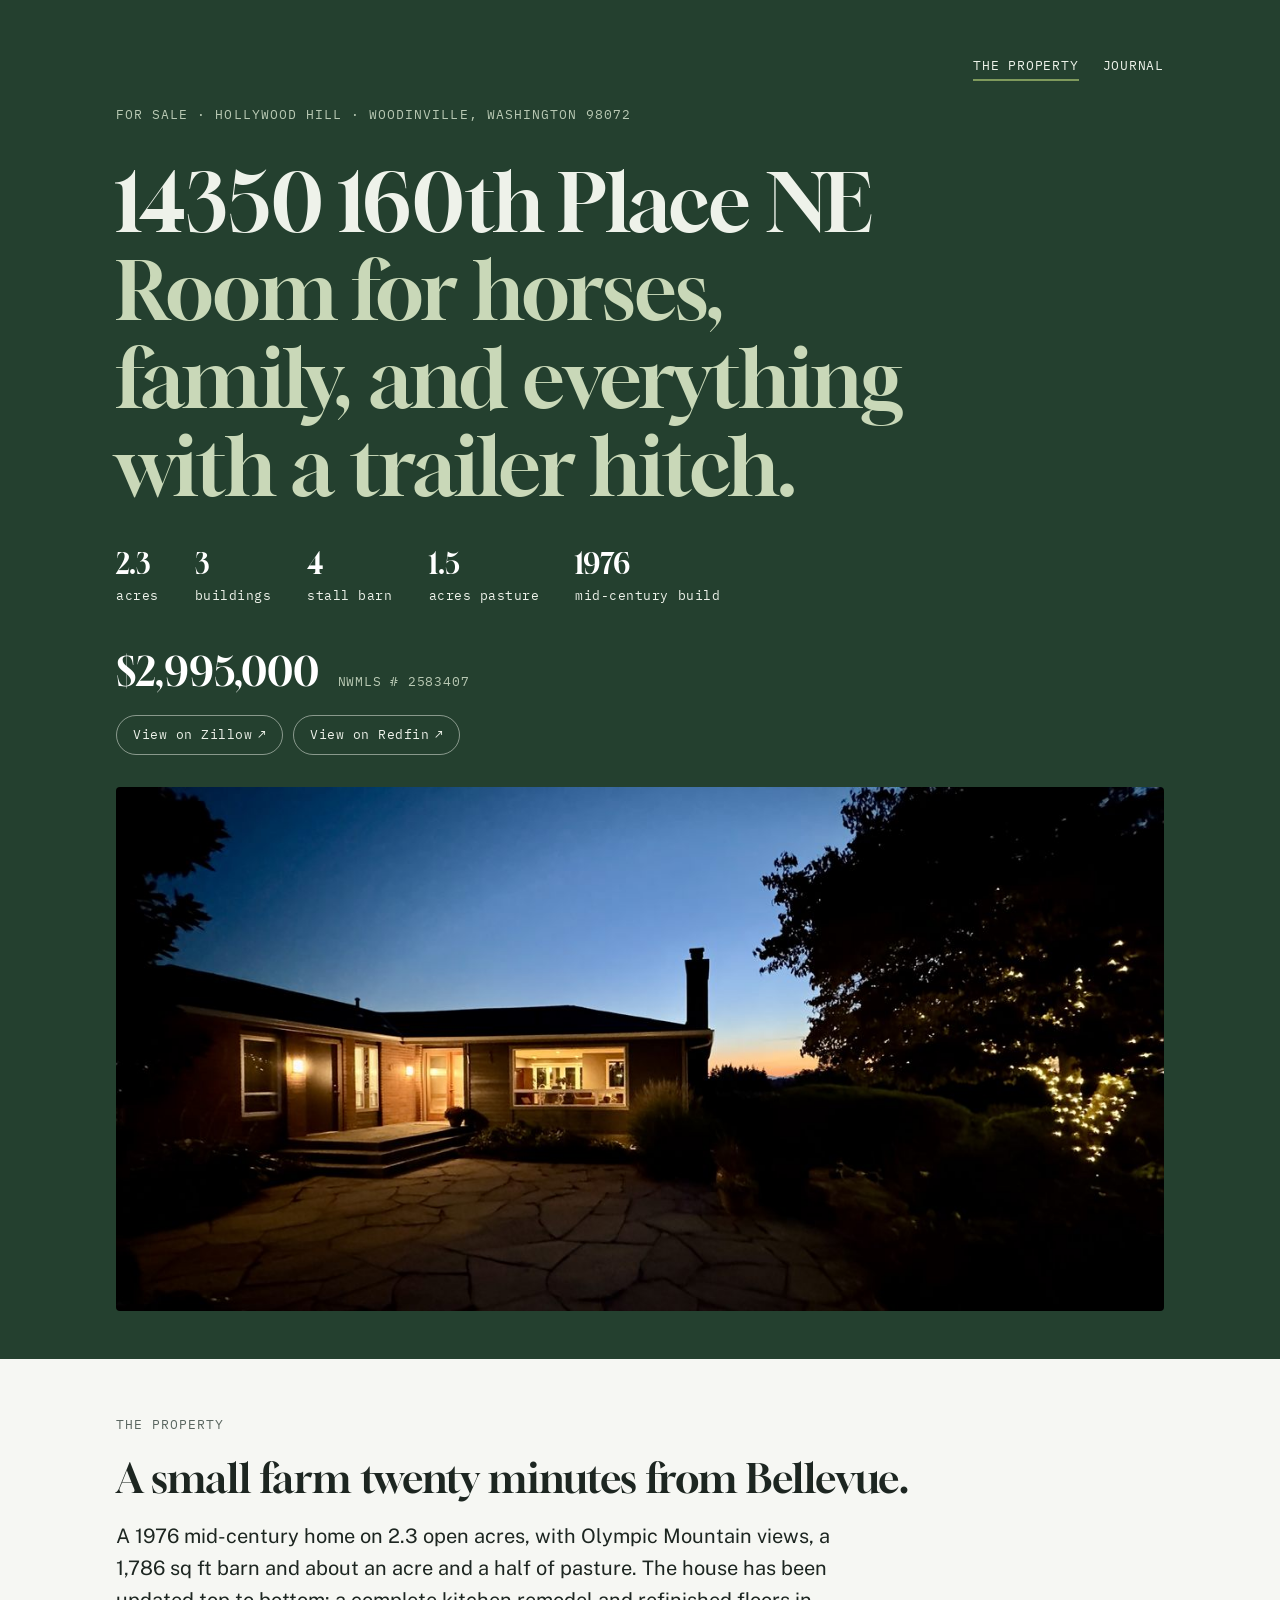
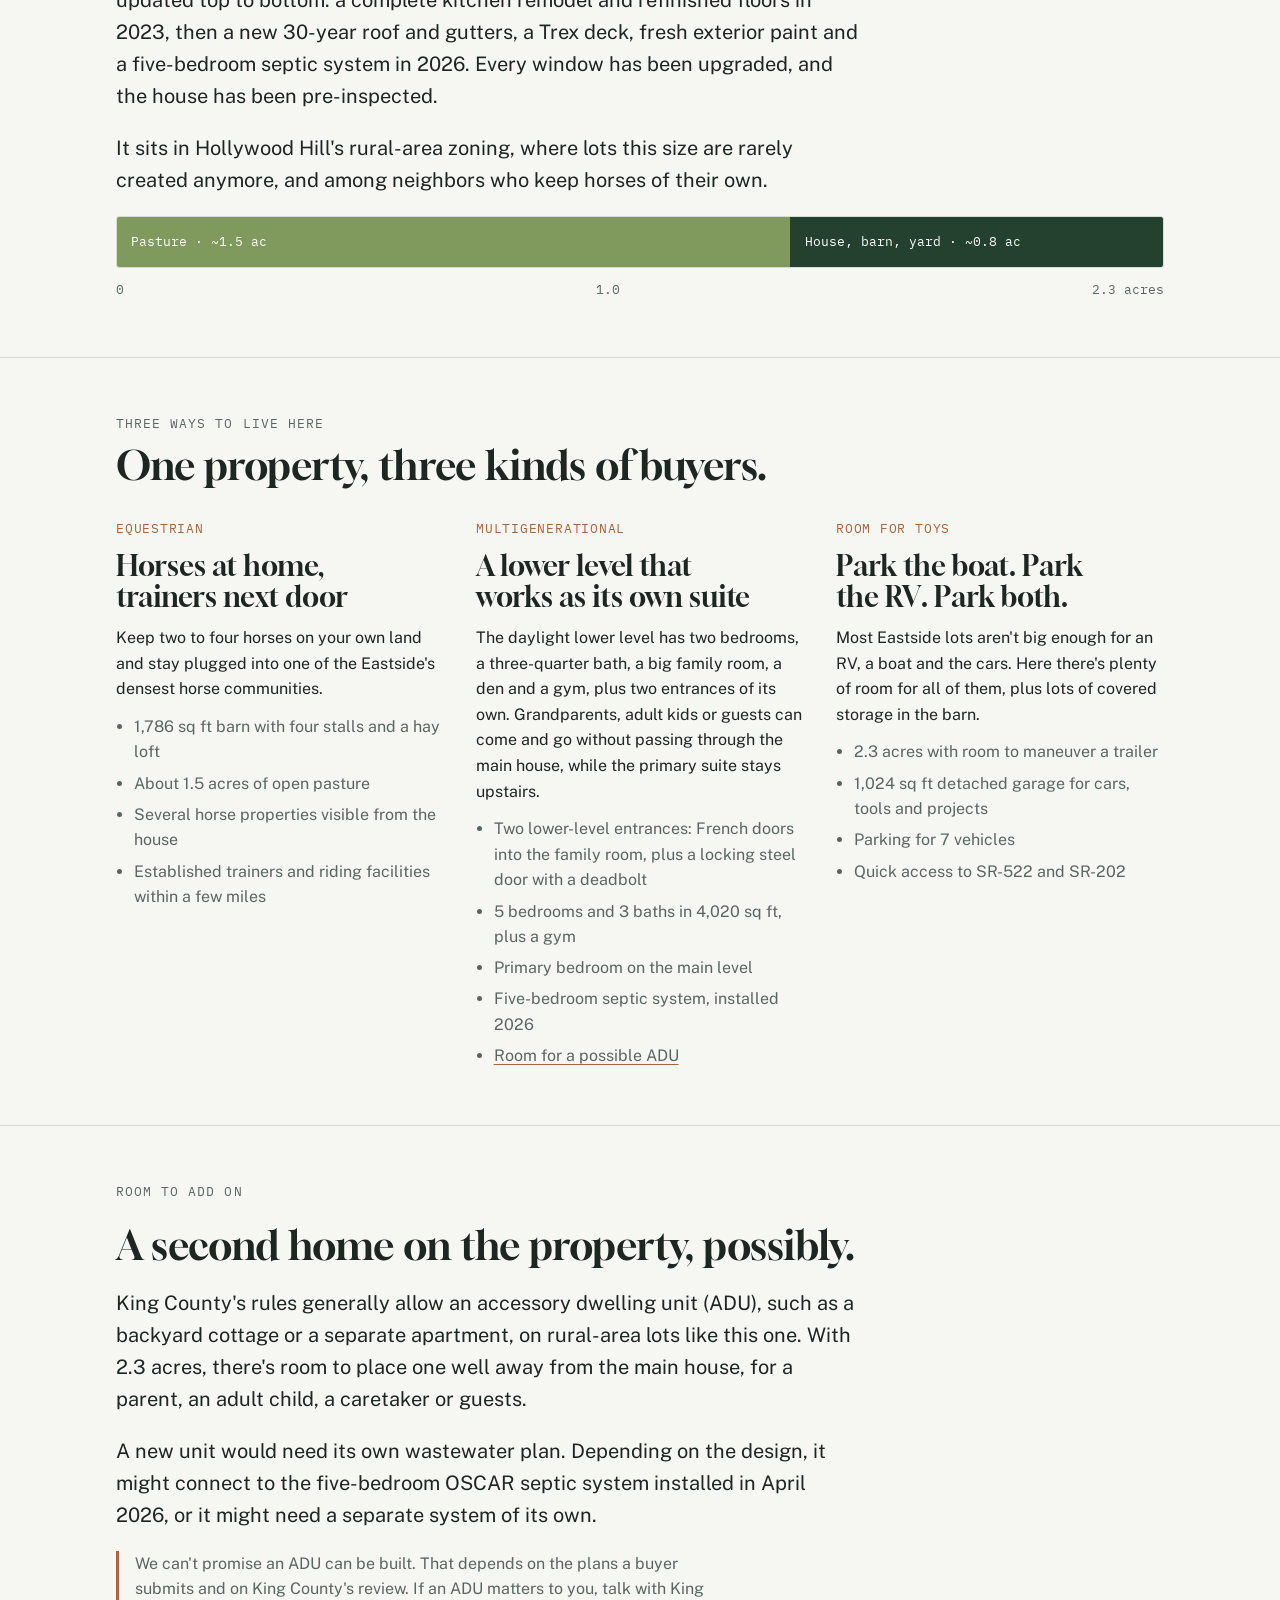
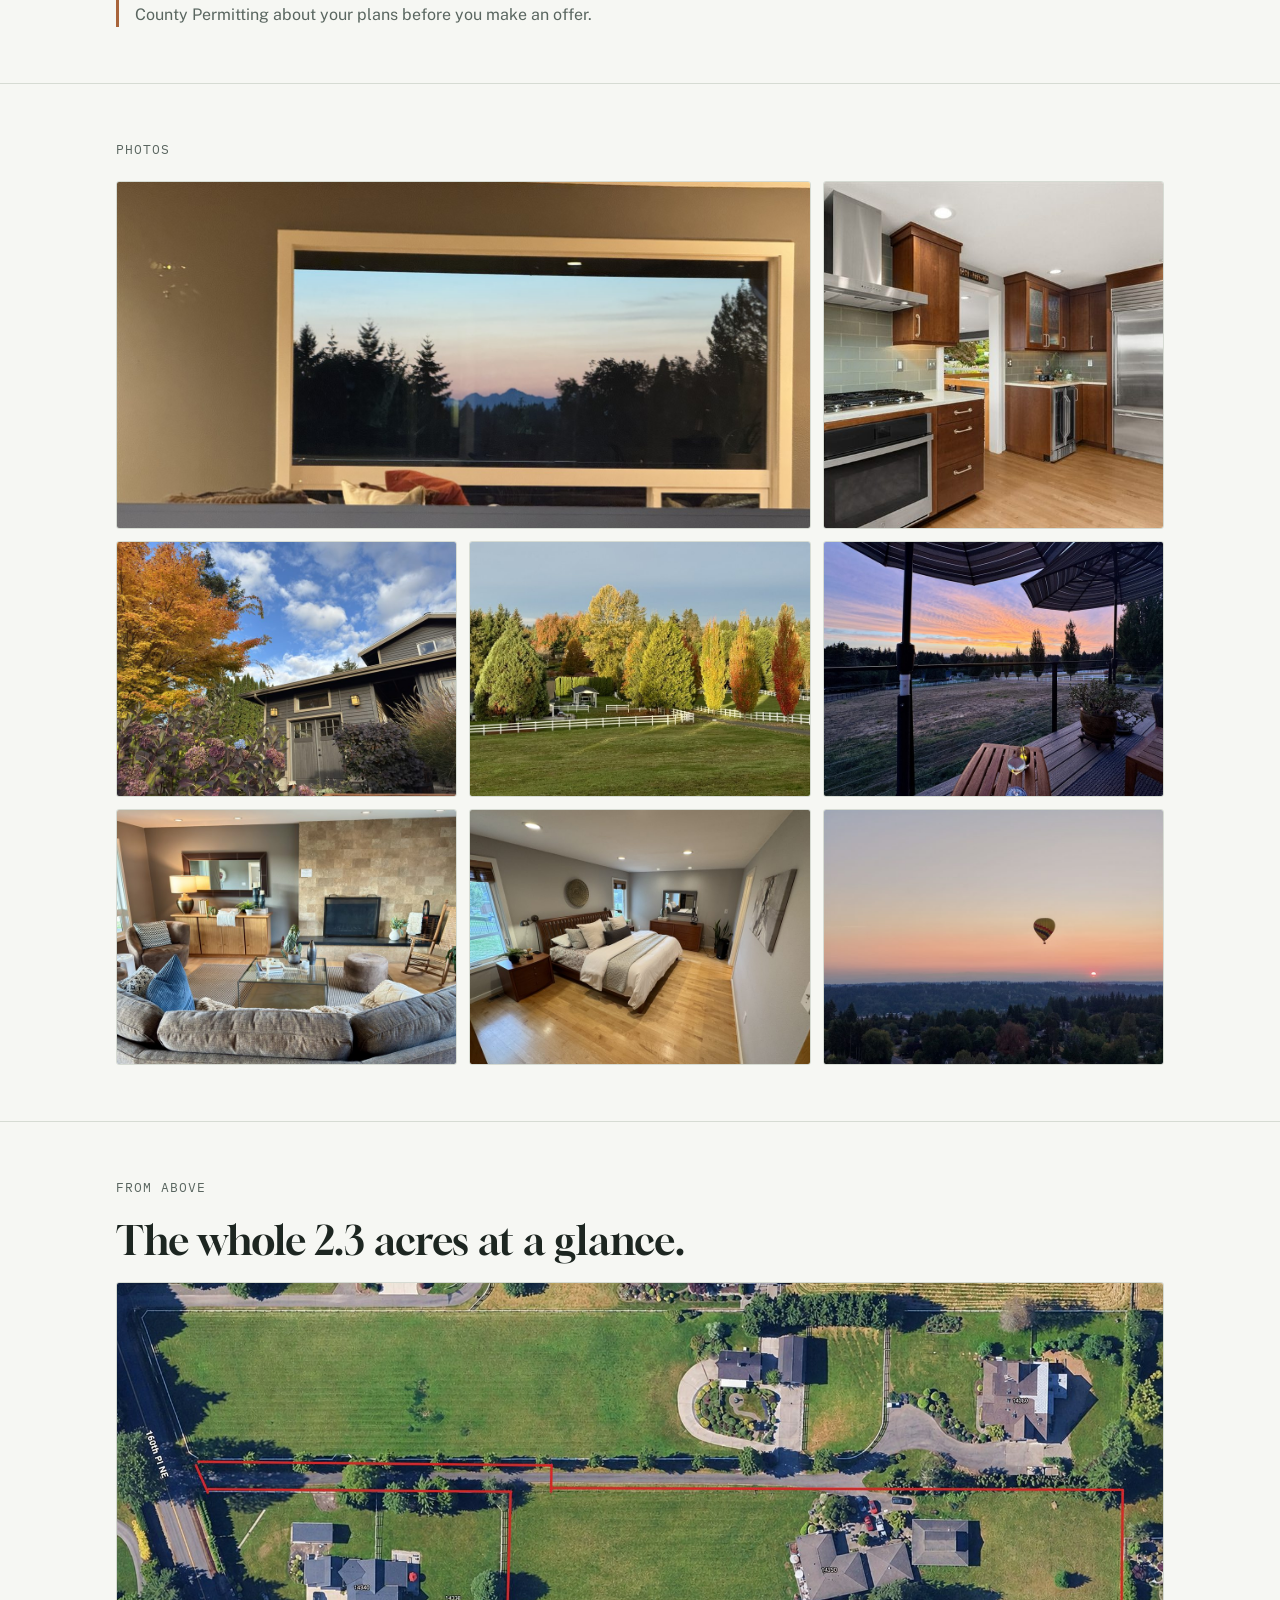
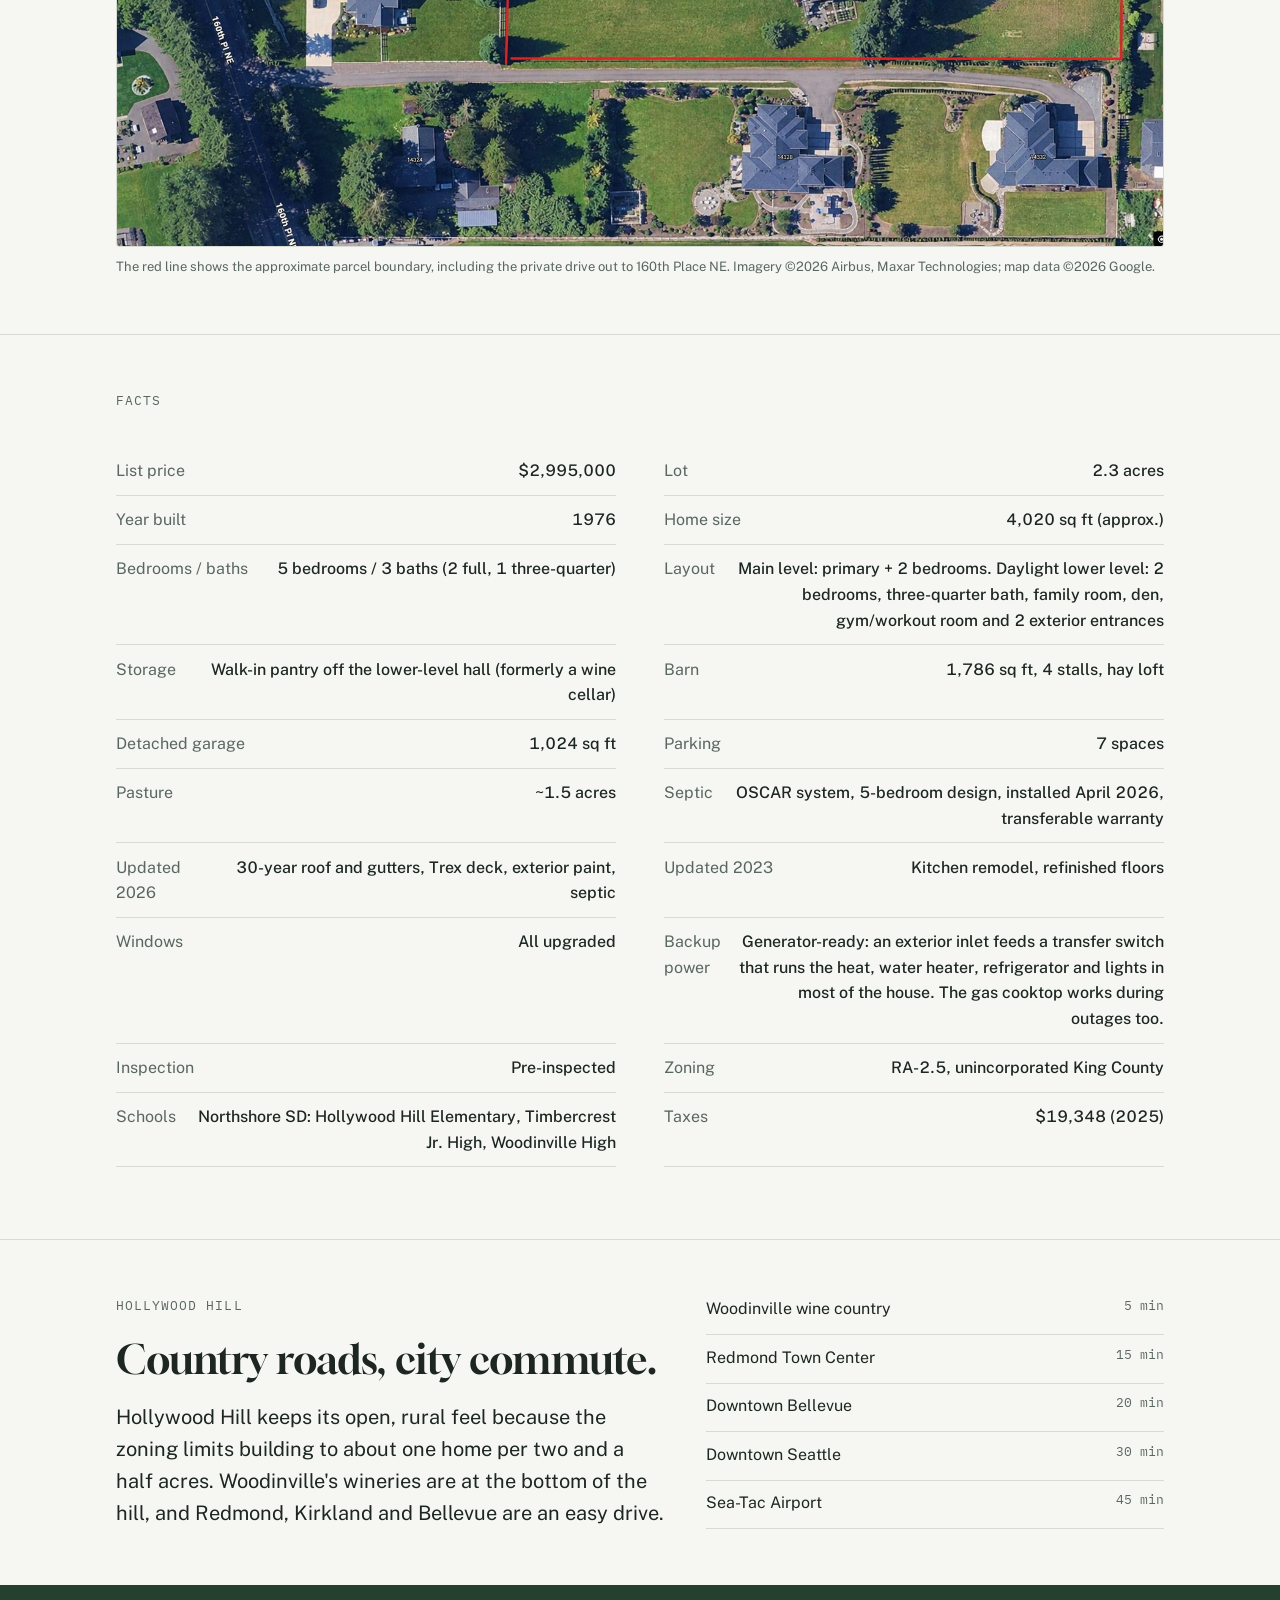
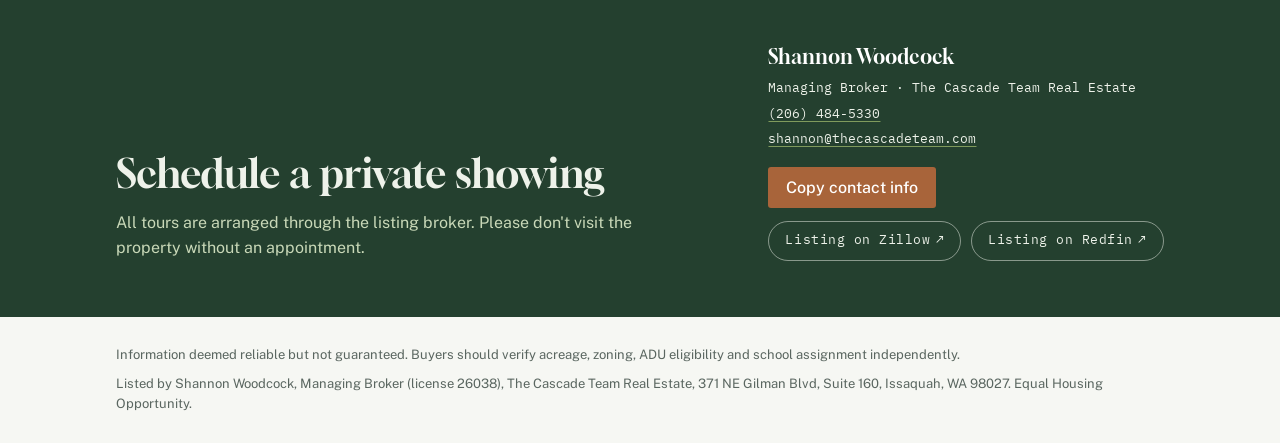
==== commit 158ca77f: "Detail lower-level suite, add storage and backup power, fix fence and tree wording - Multigeneration" ====
--- a/index.html
+++ b/index.html
@@ -6,6 +6,9 @@
 <title>14350 160th Place NE, Woodinville WA · 2.3-Acre Horse Property for Sale</title>
 <meta name="description" content="For sale: 14350 160th Place NE, Woodinville, WA. A 2.3-acre horse property on Hollywood Hill with a 5-bedroom, 4,020 sq ft home, 4-stall barn, detached garage, pasture and Olympic views. $2,995,000.">
 <link rel="canonical" href="https://hollywoodhillproperty.com/">
+<link rel="icon" href="/favicon.ico" sizes="48x48">
+<link rel="icon" href="/favicon.svg" type="image/svg+xml">
+<link rel="apple-touch-icon" href="/apple-touch-icon.png">
 <meta property="og:type" content="website">
 <meta property="og:url" content="https://hollywoodhillproperty.com/">
 <meta property="og:title" content="14350 160th Place NE · Woodinville, WA">
@@ -230,9 +233,10 @@
         </article>
         <article class="path">
           <span class="tag">Multigenerational</span>
-          <h3>Space for everyone, on two levels</h3>
-          <p>Three bedrooms on the main floor and two more downstairs give grandparents, adult kids or guests their own space under one roof.</p>
+          <h3>A lower level that works as its own suite</h3>
+          <p>The daylight lower level has two bedrooms, a three-quarter bath, a big family room, a den and a gym, plus two entrances of its own. Grandparents, adult kids or guests can come and go without passing through the main house, while the primary suite stays upstairs.</p>
           <ul>
+            <li>Two lower-level entrances: French doors into the family room, plus a locking steel door with a deadbolt</li>
             <li>5 bedrooms and 3 baths in 4,020 sq ft, plus a gym</li>
             <li>Primary bedroom on the main level</li>
             <li>Five-bedroom septic system, installed 2026</li>
@@ -271,8 +275,8 @@
         <div class="shot wide has-img"><img src="images/living-view-2400.jpg" srcset="images/living-view-1400.jpg 1400w, images/living-view-2400.jpg 2400w" sizes="(max-width:620px) 100vw, 700px" width="2400" height="1200" loading="lazy" alt="The living room's big picture window at dusk, framing evergreens and the Olympic Mountains against a pink and blue sky."></div>
         <div class="shot has-img"><img style="object-position:70% 50%" data-full="images/kitchen-2400.jpg" src="images/kitchen-1600.jpg" srcset="images/kitchen-800.jpg 800w, images/kitchen-1600.jpg 1600w" sizes="(max-width:620px) 50vw, 340px" width="1600" height="1009" loading="lazy" alt="The remodeled kitchen: cherry cabinets, a stainless hood over a gas cooktop, sage glass-tile backsplash, a wine fridge and a built-in stainless refrigerator."></div>
         <div class="shot has-img"><img data-full="images/barn-exterior-2400.jpg" src="images/barn-exterior-1600.jpg" srcset="images/barn-exterior-800.jpg 800w, images/barn-exterior-1600.jpg 1600w" sizes="(max-width:620px) 50vw, 340px" width="1600" height="1200" loading="lazy" alt="The barn in fall: dark gray siding, arched carriage doors and craftsman lanterns, framed by a blazing orange Japanese maple and hydrangeas under a blue sky."></div>
-        <div class="shot has-img"><img data-full="images/pasture-fall-2400.jpg" src="images/pasture-fall-1600.jpg" srcset="images/pasture-fall-800.jpg 800w, images/pasture-fall-1600.jpg 1600w" sizes="(max-width:620px) 50vw, 340px" width="1600" height="1200" loading="lazy" alt="The pasture in fall: open green grass edged by white horse fencing, with evergreens and a row of poplars turning gold, orange and red."></div>
-        <div class="shot has-img"><img data-full="images/deck-sunset-2400.jpg" src="images/deck-sunset-1600.jpg" srcset="images/deck-sunset-800.jpg 800w, images/deck-sunset-1600.jpg 1600w" sizes="(max-width:620px) 50vw, 340px" width="1600" height="1200" loading="lazy" alt="Sunset from the deck: an orange and violet sky over the pasture and white horse fences, seen past striped umbrellas, cable railing and a glass of wine on a teak table."></div>
+        <div class="shot has-img"><img data-full="images/pasture-fall-2400.jpg" src="images/pasture-fall-1600.jpg" srcset="images/pasture-fall-800.jpg 800w, images/pasture-fall-1600.jpg 1600w" sizes="(max-width:620px) 50vw, 340px" width="1600" height="1200" loading="lazy" alt="The pasture in fall: open green grass with evergreens and a row of maples turning gold, orange and red."></div>
+        <div class="shot has-img"><img data-full="images/deck-sunset-2400.jpg" src="images/deck-sunset-1600.jpg" srcset="images/deck-sunset-800.jpg 800w, images/deck-sunset-1600.jpg 1600w" sizes="(max-width:620px) 50vw, 340px" width="1600" height="1200" loading="lazy" alt="Sunset from the deck: an orange and violet sky over the pasture, seen past striped umbrellas, cable railing and a glass of wine on a teak table."></div>
         <div class="shot has-img"><img data-full="images/living-room-2400.jpg" src="images/living-room-1600.jpg" srcset="images/living-room-800.jpg 800w, images/living-room-1600.jpg 1600w" sizes="(max-width:620px) 50vw, 340px" width="1600" height="1200" loading="lazy" alt="The living room: a travertine fireplace wall, a long wood console under a leather-framed mirror, a rocking chair and a big sofa around a glass coffee table, with a window to the yard."></div>
         <div class="shot has-img"><img data-full="images/primary-bedroom-2400.jpg" src="images/primary-bedroom-1600.jpg" srcset="images/primary-bedroom-800.jpg 800w, images/primary-bedroom-1600.jpg 1600w" sizes="(max-width:620px) 50vw, 340px" width="1600" height="1200" loading="lazy" alt="The primary bedroom on the main level: a king sleigh bed, maple floors, recessed lighting and windows looking out to the yard."></div>
         <div class="shot has-img"><img data-full="images/balloon-sunset-2400.jpg" src="images/balloon-sunset-1600.jpg" srcset="images/balloon-sunset-800.jpg 800w, images/balloon-sunset-1600.jpg 1600w" sizes="(max-width:620px) 50vw, 340px" width="1600" height="1200" loading="lazy" alt="Drone view at sunset: a rainbow-striped hot air balloon drifting over miles of evergreen hills, with the sun setting on the hazy horizon."></div>
@@ -300,7 +304,8 @@
         <div><dt>Year built</dt><dd>1976</dd></div>
         <div><dt>Home size</dt><dd>4,020 sq ft (approx.)</dd></div>
         <div><dt>Bedrooms / baths</dt><dd>5 bedrooms / 3 baths (2 full, 1 three-quarter)</dd></div>
-        <div><dt>Layout</dt><dd>Primary + 2 bedrooms on main, 2 bedrooms and gym/workout room on lower level</dd></div>
+        <div><dt>Layout</dt><dd>Main level: primary + 2 bedrooms. Daylight lower level: 2 bedrooms, three-quarter bath, family room, den, gym/workout room and 2 exterior entrances</dd></div>
+        <div><dt>Storage</dt><dd>Walk-in pantry off the lower-level hall (formerly a wine cellar)</dd></div>
         <div><dt>Barn</dt><dd>1,786 sq ft, 4 stalls, hay loft</dd></div>
         <div><dt>Detached garage</dt><dd>1,024 sq ft</dd></div>
         <div><dt>Parking</dt><dd>7 spaces</dd></div>
@@ -309,6 +314,7 @@
         <div><dt>Updated 2026</dt><dd>30-year roof and gutters, Trex deck, exterior paint, septic</dd></div>
         <div><dt>Updated 2023</dt><dd>Kitchen remodel, refinished floors</dd></div>
         <div><dt>Windows</dt><dd>All upgraded</dd></div>
+        <div><dt>Backup power</dt><dd>Generator-ready: an exterior inlet feeds a transfer switch that runs the heat, water heater, refrigerator and lights in most of the house. The gas cooktop works during outages too.</dd></div>
         <div><dt>Inspection</dt><dd>Pre-inspected</dd></div>
         <div><dt>Zoning</dt><dd>RA-2.5, unincorporated King County</dd></div>
         <div><dt>Schools</dt><dd>Northshore SD: Hollywood Hill Elementary, Timbercrest Jr. High, Woodinville High</dd></div>
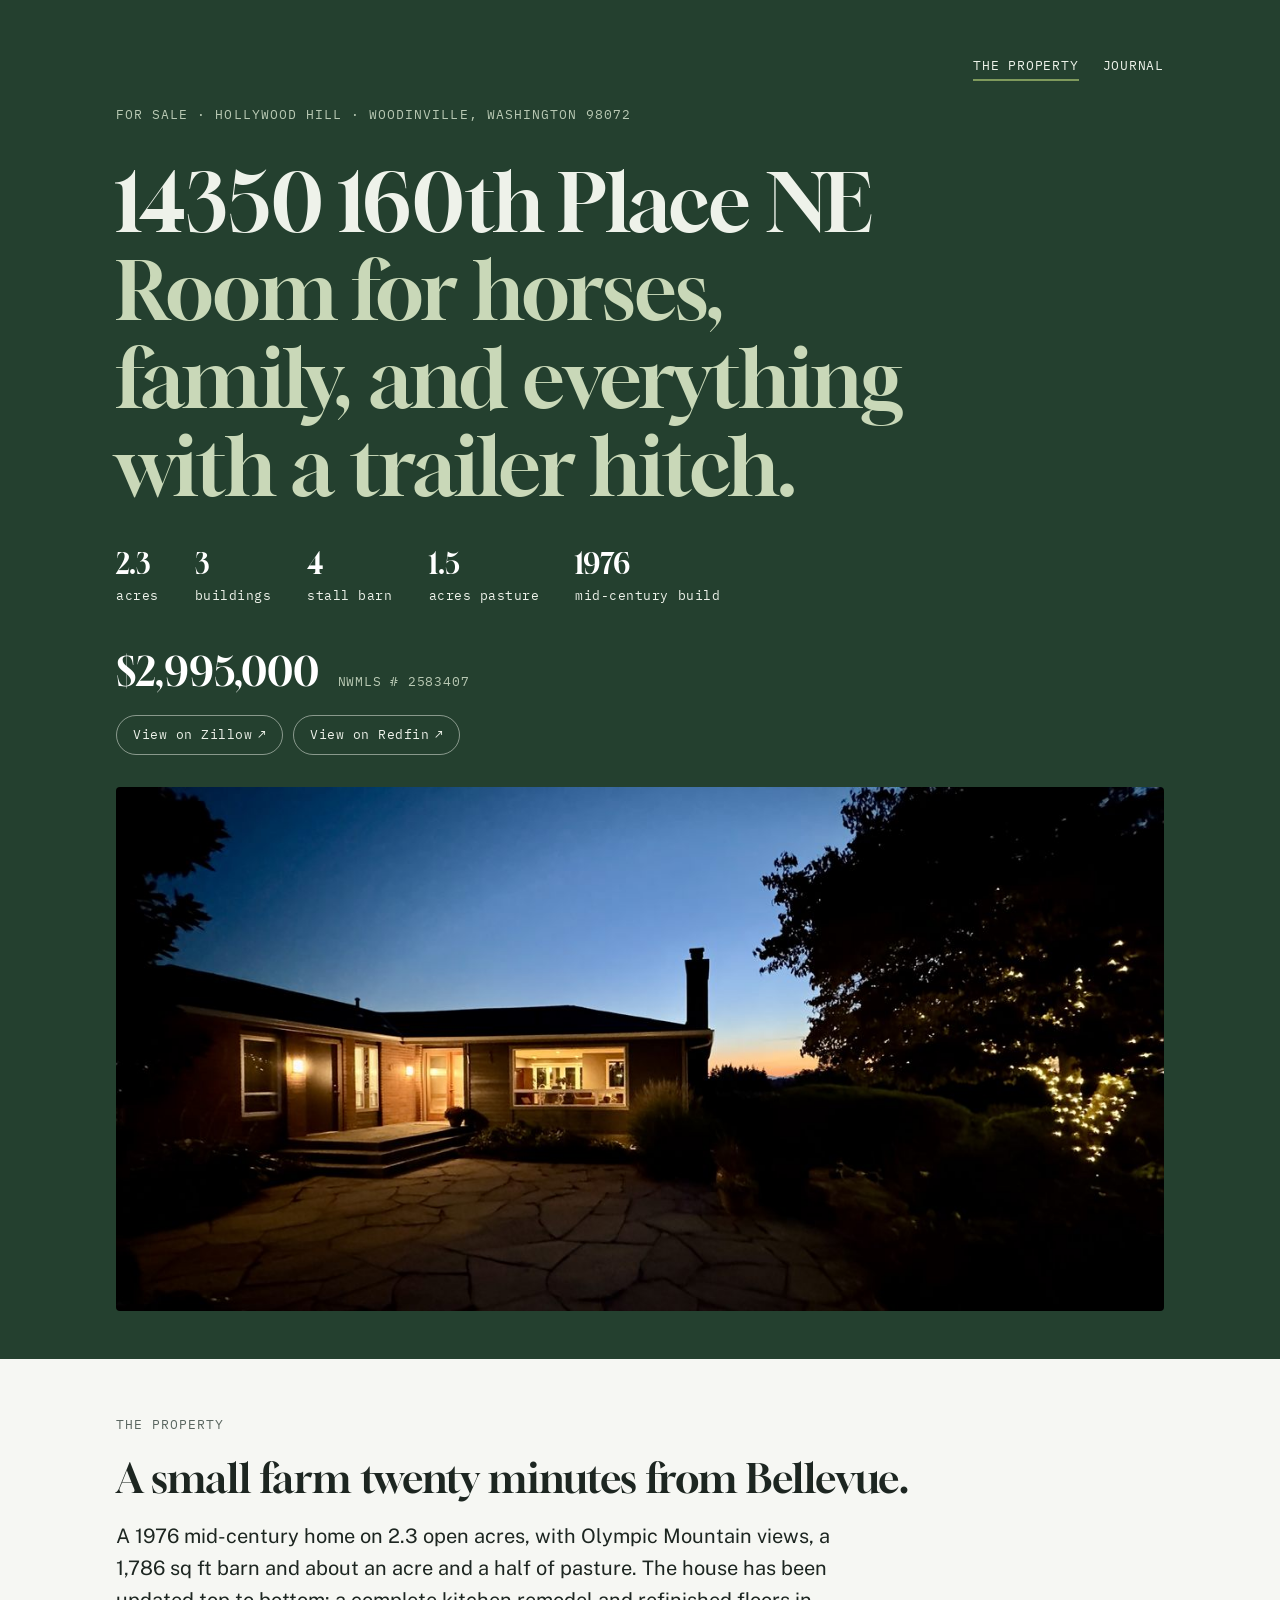
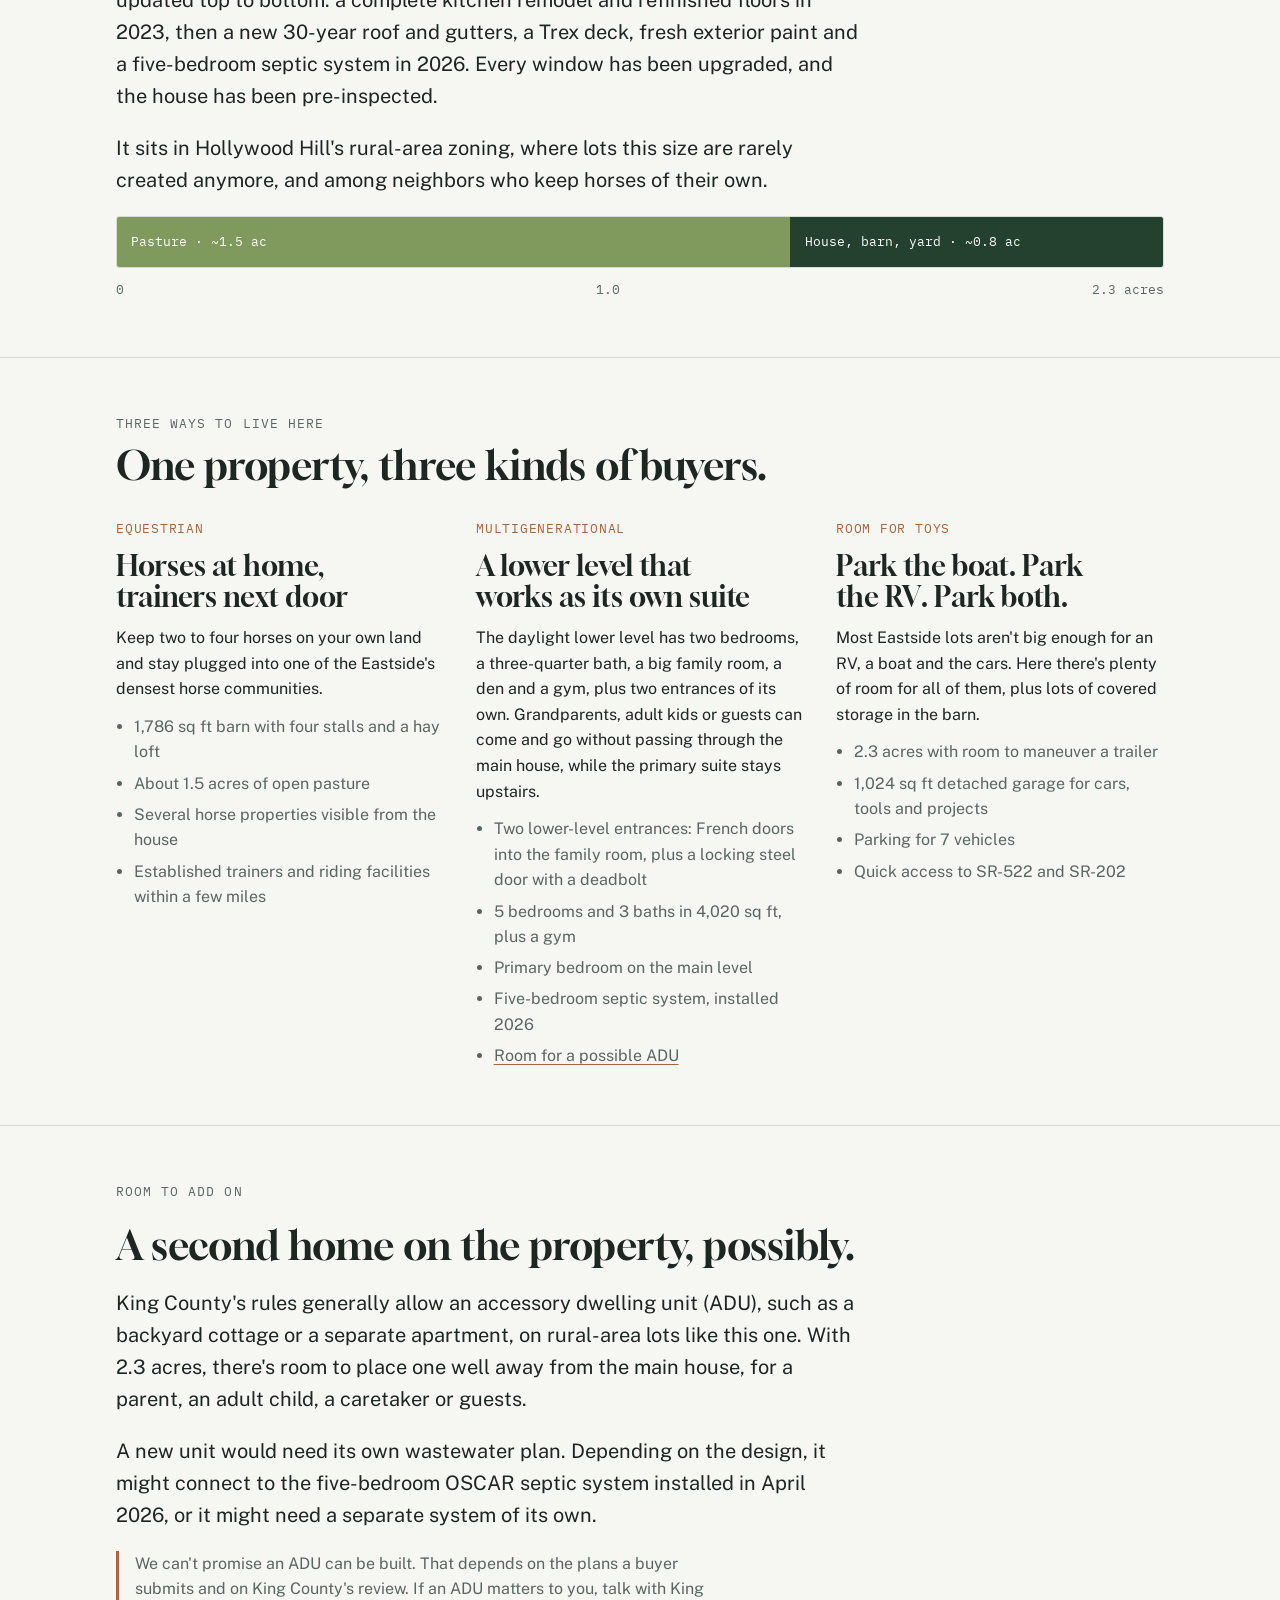
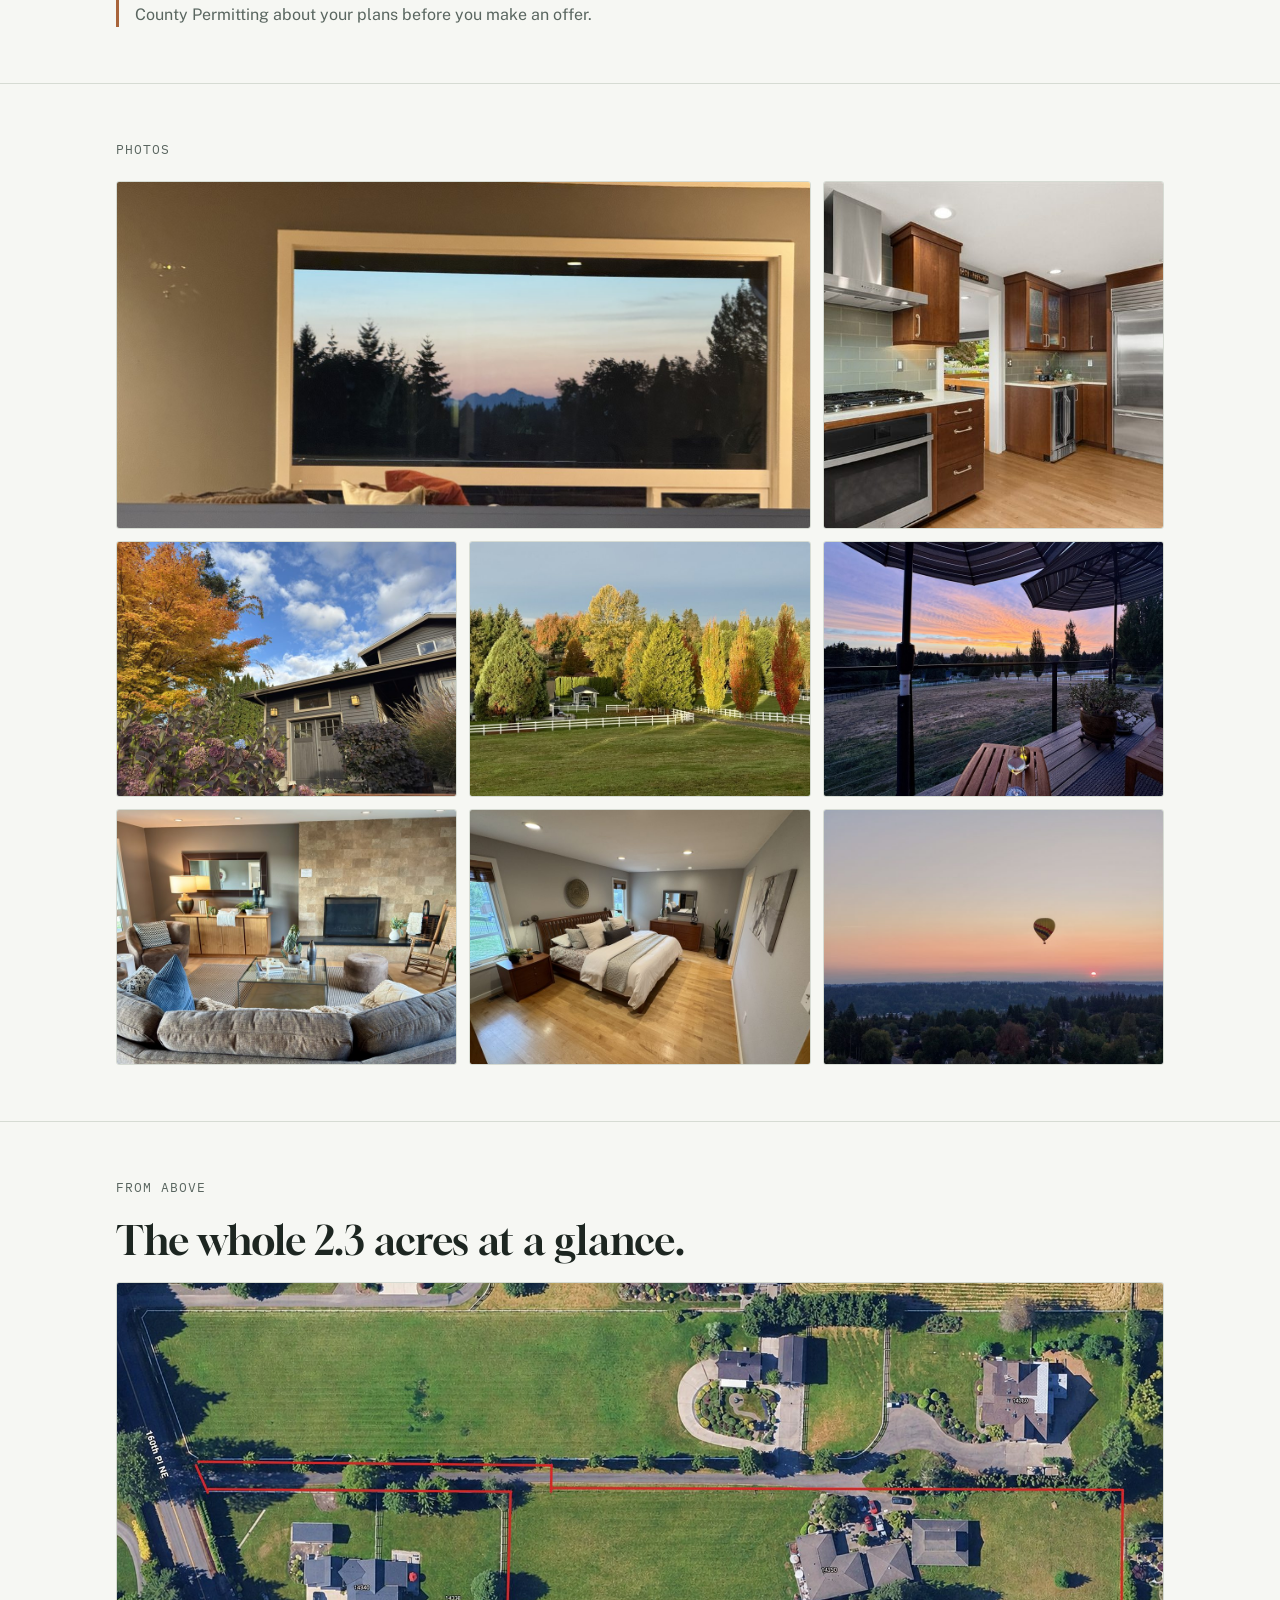
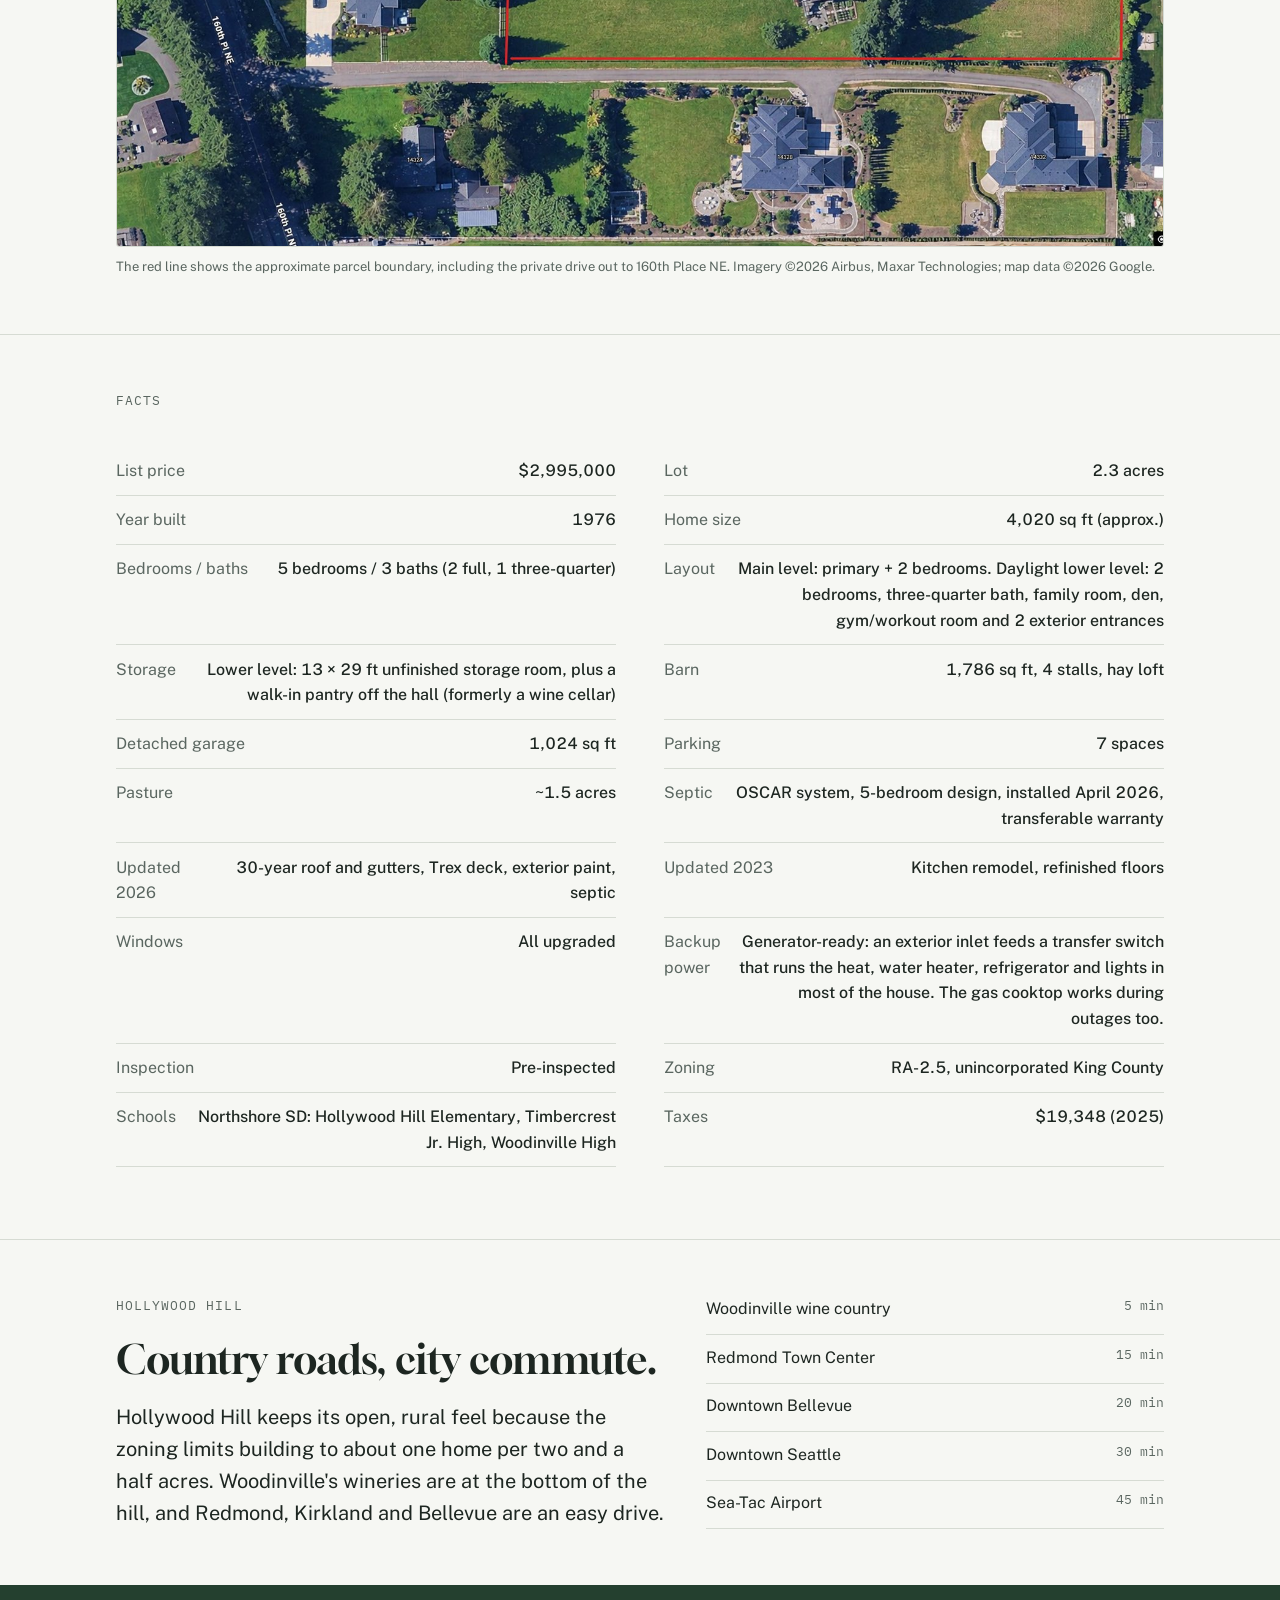
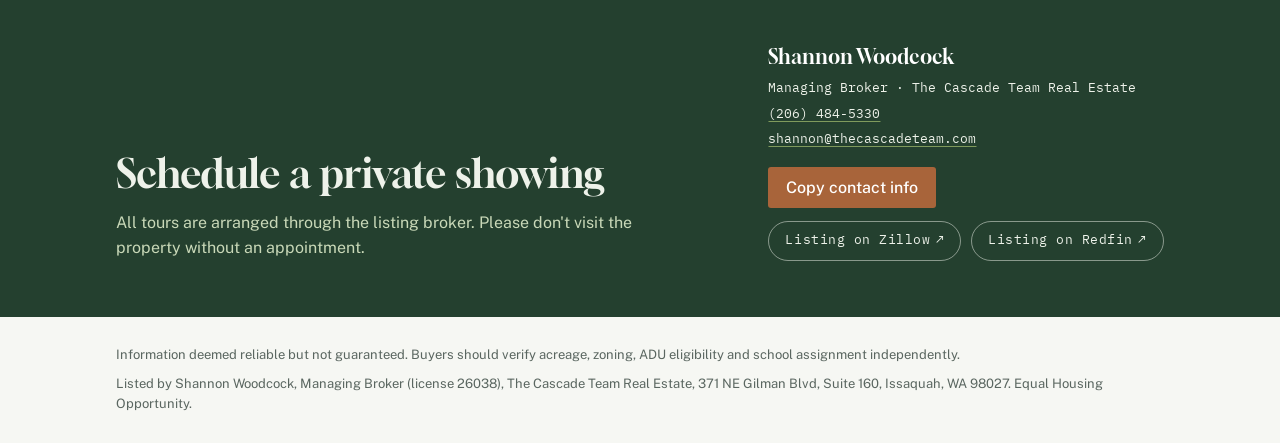
==== commit d5c1979c: "Add lower-level 13x29 unfinished storage room to Storage fact Co-Authored-By: Claude Opus 5.5 <norep" ====
--- a/index.html
+++ b/index.html
@@ -305,7 +305,7 @@
         <div><dt>Home size</dt><dd>4,020 sq ft (approx.)</dd></div>
         <div><dt>Bedrooms / baths</dt><dd>5 bedrooms / 3 baths (2 full, 1 three-quarter)</dd></div>
         <div><dt>Layout</dt><dd>Main level: primary + 2 bedrooms. Daylight lower level: 2 bedrooms, three-quarter bath, family room, den, gym/workout room and 2 exterior entrances</dd></div>
-        <div><dt>Storage</dt><dd>Walk-in pantry off the lower-level hall (formerly a wine cellar)</dd></div>
+        <div><dt>Storage</dt><dd>Lower level: 13 × 29 ft unfinished storage room, plus a walk-in pantry off the hall (formerly a wine cellar)</dd></div>
         <div><dt>Barn</dt><dd>1,786 sq ft, 4 stalls, hay loft</dd></div>
         <div><dt>Detached garage</dt><dd>1,024 sq ft</dd></div>
         <div><dt>Parking</dt><dd>7 spaces</dd></div>
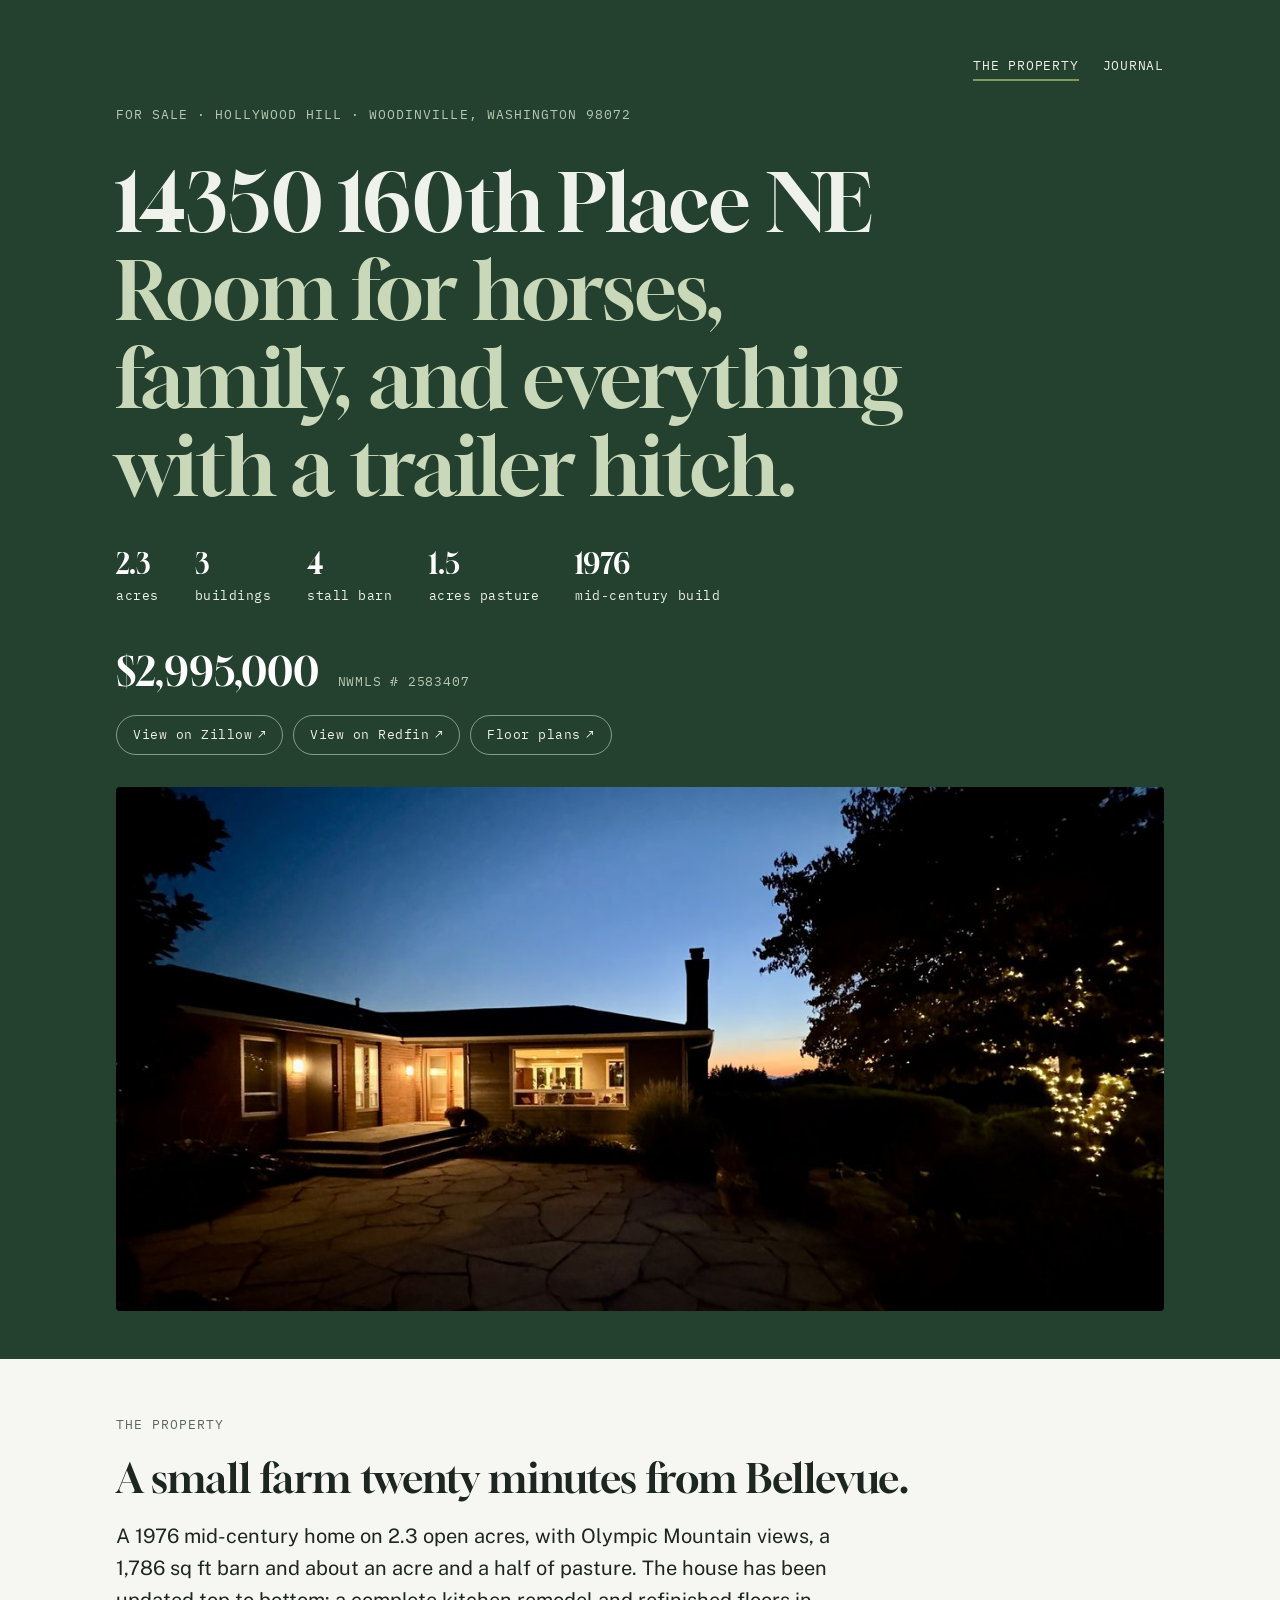
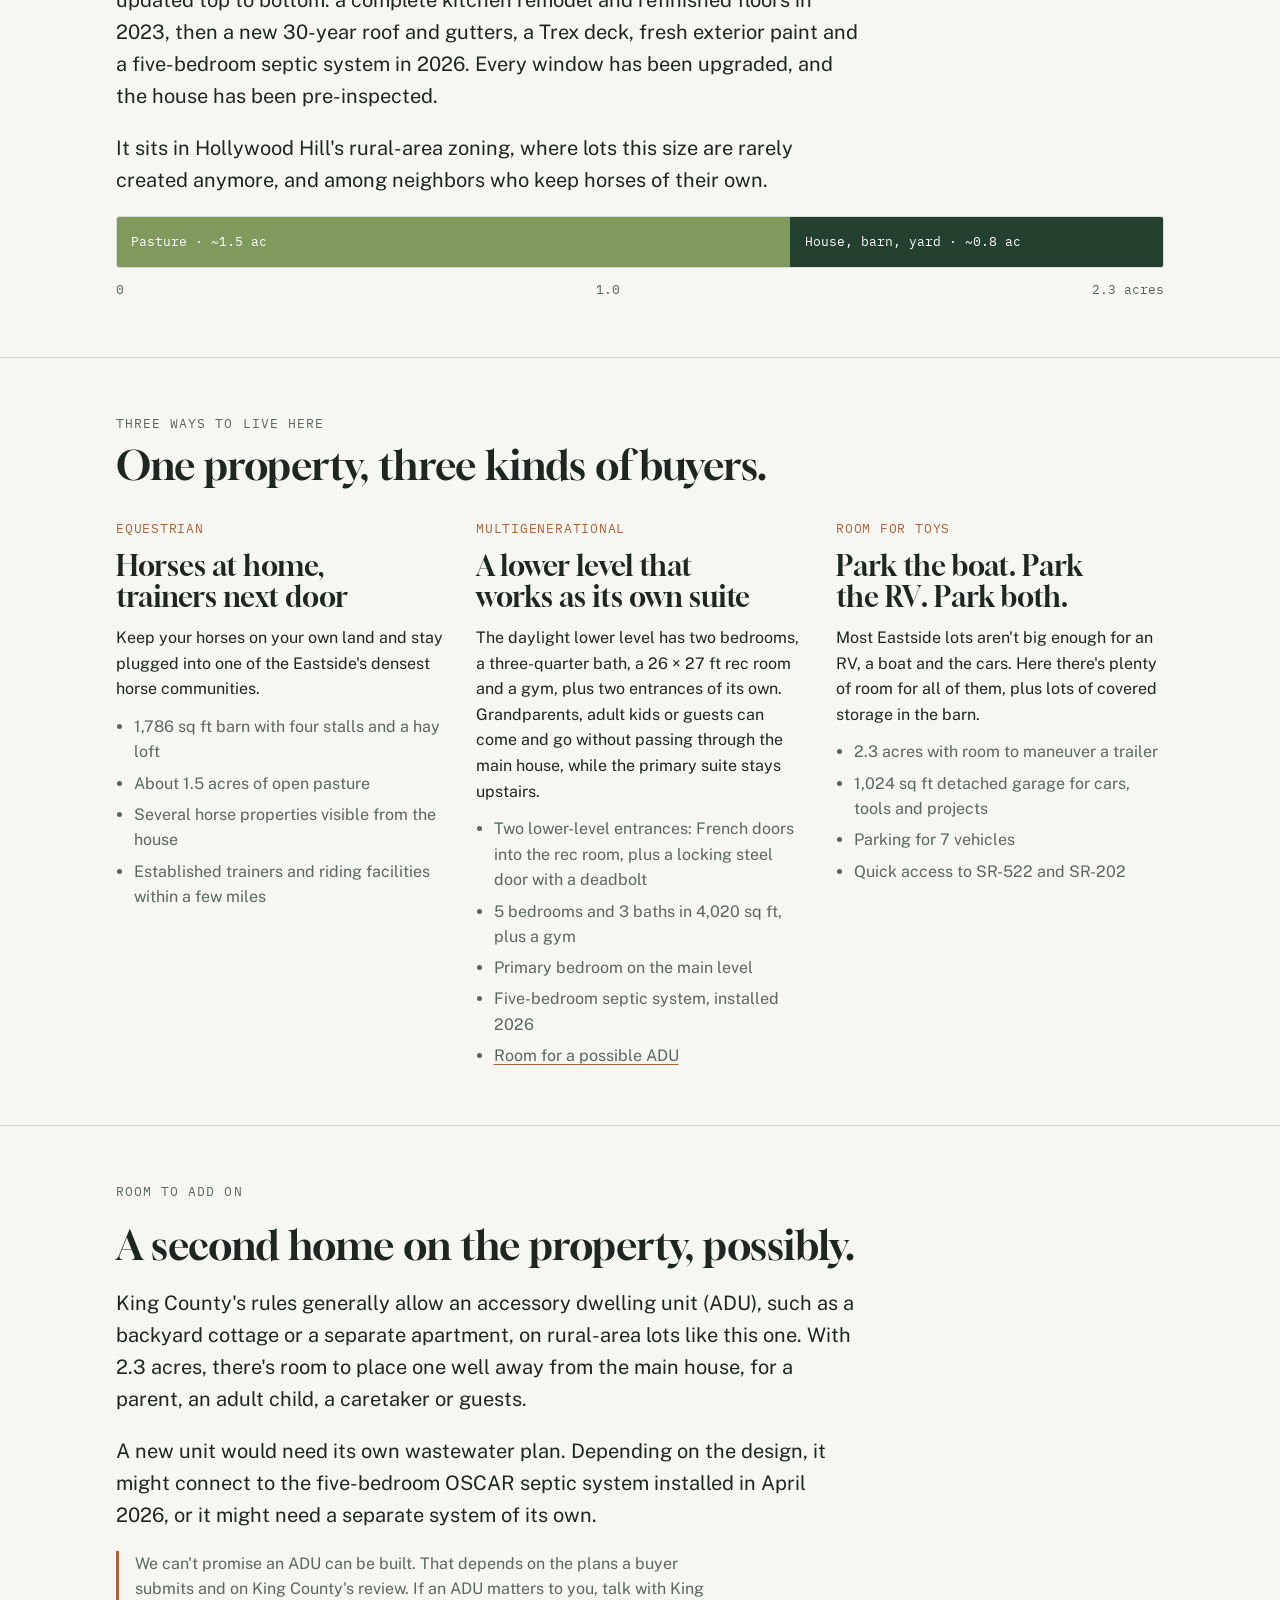
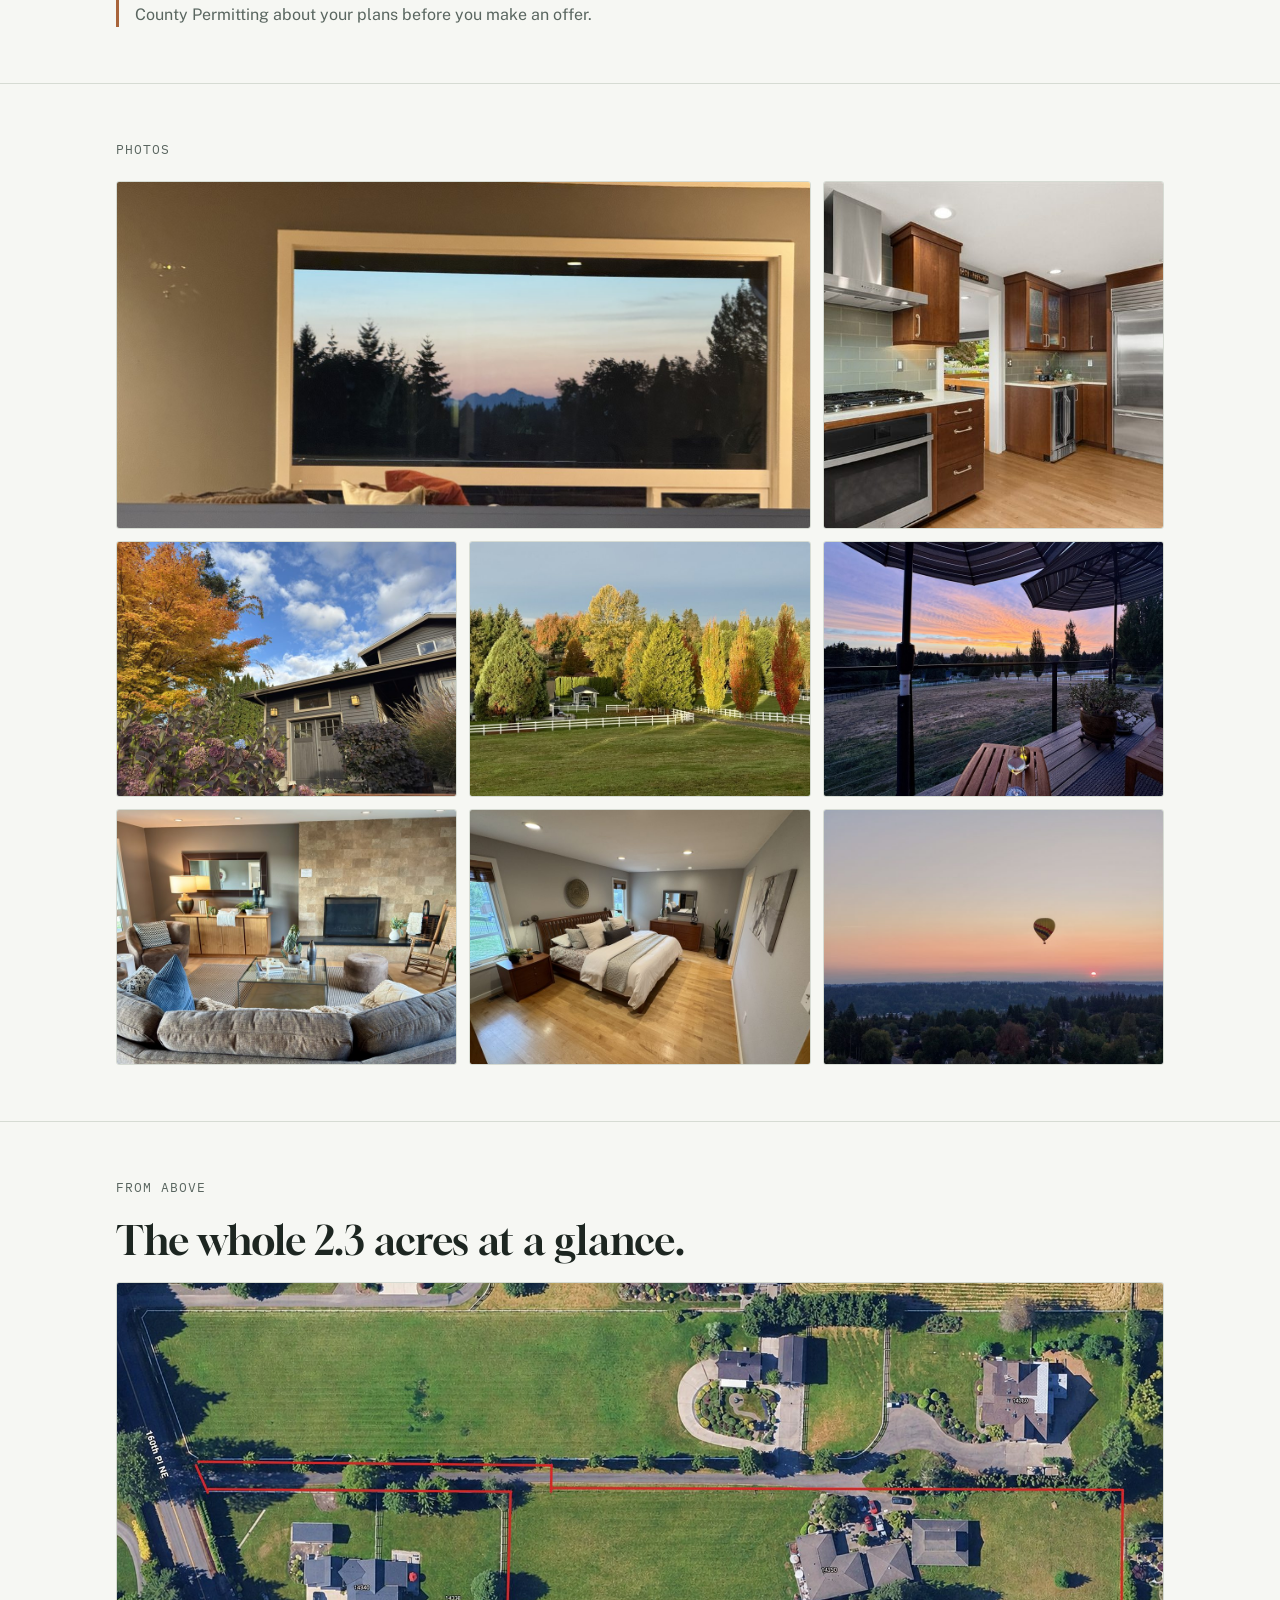
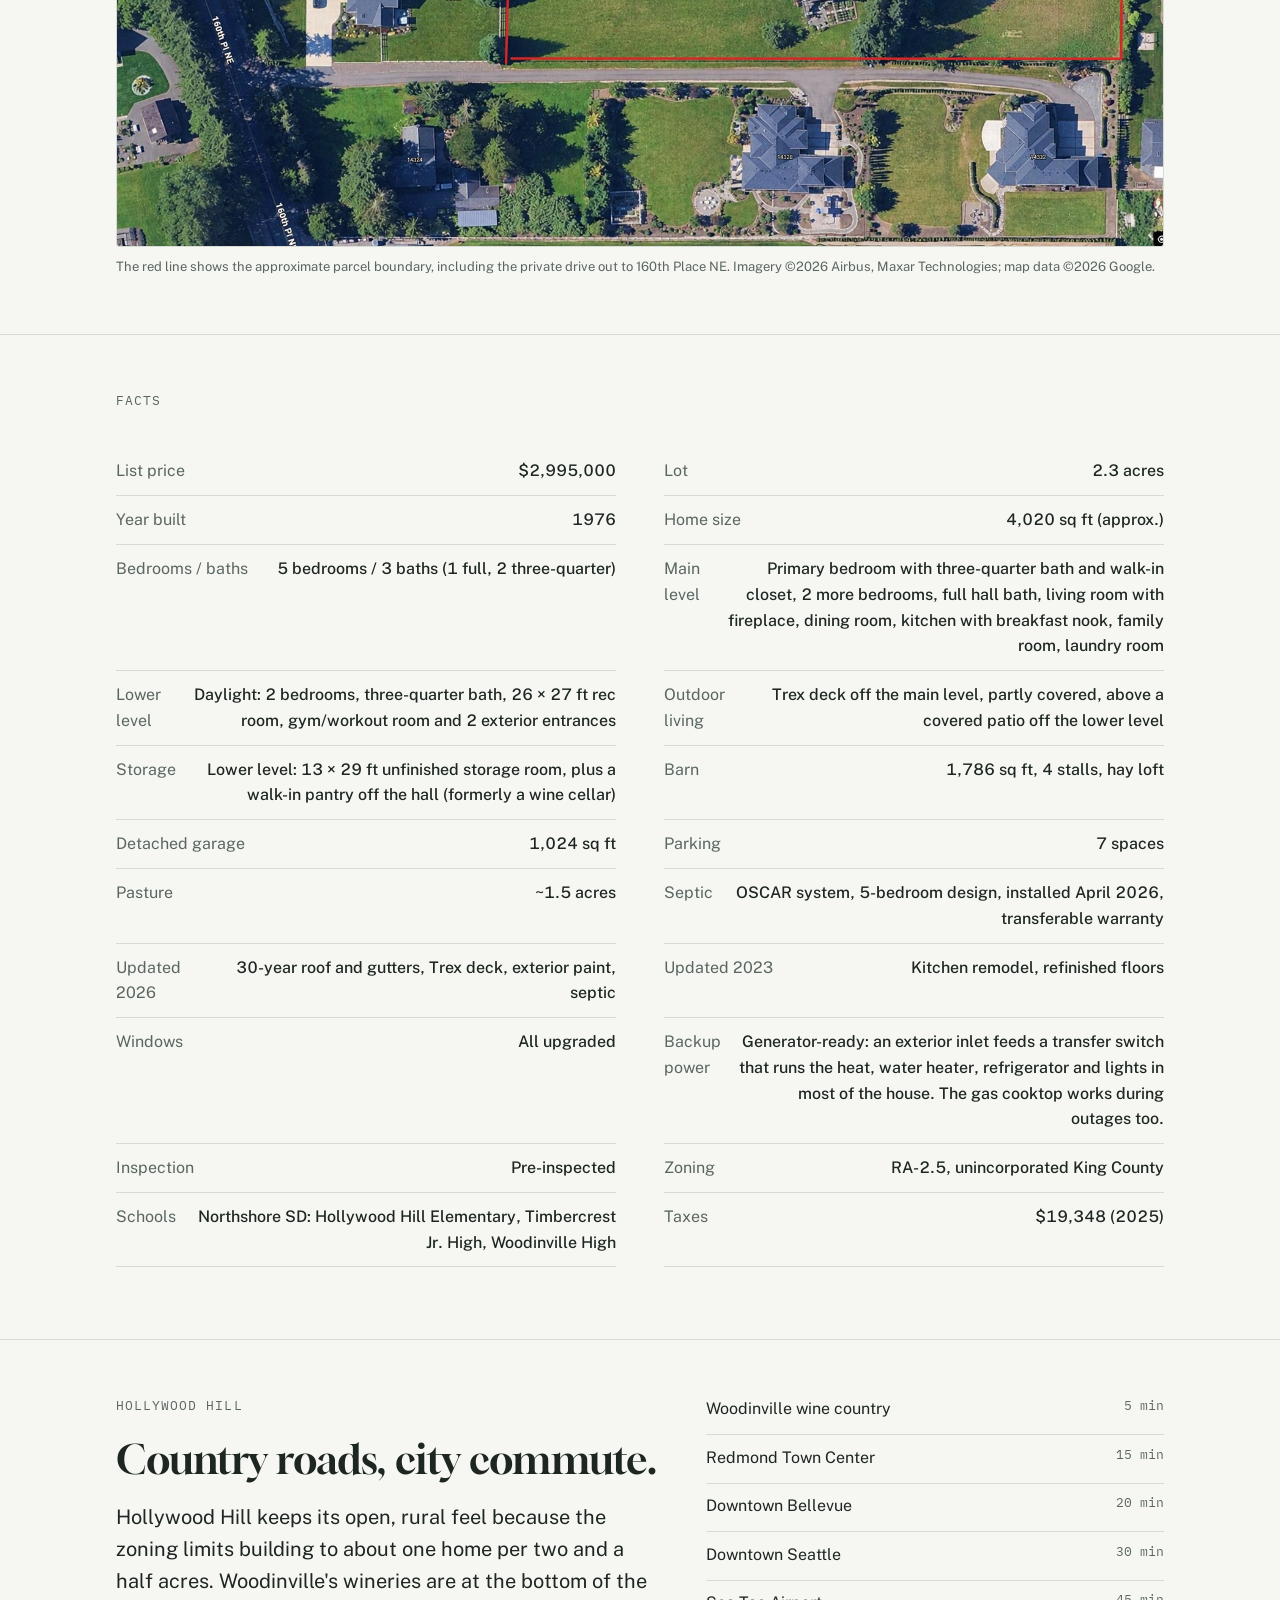
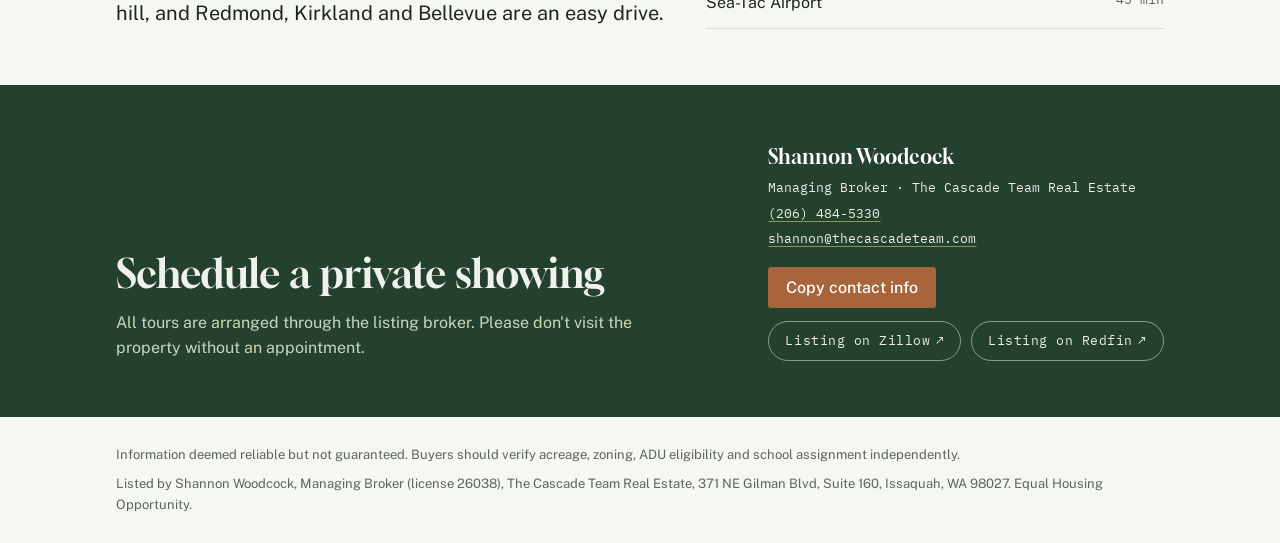
==== commit 5185a6ab: "Match floor plans: rec room, bath split, level-by-level facts; soften horse wording - Lower level: r" ====
--- a/index.html
+++ b/index.html
@@ -190,7 +190,7 @@
       <div><b>1976</b>mid-century build</div>
     </div>
     <p class="price">$2,995,000 <small>NWMLS # 2583407</small></p>
-    <p class="listing-links"><a class="pill" href="https://www.zillow.com/homedetails/14350-160th-Pl-NE-Woodinville-WA-98072/48871679_zpid/" target="_blank" rel="noopener">View on Zillow <span aria-hidden="true">&#8599;</span></a> <a class="pill" href="https://www.redfin.com/WA/Woodinville/14350-160th-Pl-NE-98072/home/448158" target="_blank" rel="noopener">View on Redfin <span aria-hidden="true">&#8599;</span></a></p>
+    <p class="listing-links"><a class="pill" href="https://www.zillow.com/homedetails/14350-160th-Pl-NE-Woodinville-WA-98072/48871679_zpid/" target="_blank" rel="noopener">View on Zillow <span aria-hidden="true">&#8599;</span></a> <a class="pill" href="https://www.redfin.com/WA/Woodinville/14350-160th-Pl-NE-98072/home/448158" target="_blank" rel="noopener">View on Redfin <span aria-hidden="true">&#8599;</span></a> <a class="pill" href="https://www.zillow.com/homedetails/14350-160th-Pl-NE-Woodinville-WA-98072/48871679_zpid/?zmvlb=f%2C6d70a2abb9" target="_blank" rel="noopener">Floor plans <span aria-hidden="true">&#8599;</span></a></p>
     <img class="hero-photo" src="images/hero-dusk-2400.jpg" srcset="images/hero-dusk-1200.jpg 1200w, images/hero-dusk-2400.jpg 2400w" sizes="(max-width:1080px) 100vw, 1048px" width="2400" height="1200" alt="The house at dusk: warm light in the big front window, a flagstone courtyard, and string lights in the trees against a blue and orange sky.">
   </div>
 </header>
@@ -223,7 +223,7 @@
         <article class="path">
           <span class="tag">Equestrian</span>
           <h3>Horses at home, trainers next door</h3>
-          <p>Keep two to four horses on your own land and stay plugged into one of the Eastside's densest horse communities.</p>
+          <p>Keep your horses on your own land and stay plugged into one of the Eastside's densest horse communities.</p>
           <ul>
             <li>1,786 sq ft barn with four stalls and a hay loft</li>
             <li>About 1.5 acres of open pasture</li>
@@ -234,9 +234,9 @@
         <article class="path">
           <span class="tag">Multigenerational</span>
           <h3>A lower level that works as its own suite</h3>
-          <p>The daylight lower level has two bedrooms, a three-quarter bath, a big family room, a den and a gym, plus two entrances of its own. Grandparents, adult kids or guests can come and go without passing through the main house, while the primary suite stays upstairs.</p>
+          <p>The daylight lower level has two bedrooms, a three-quarter bath, a 26 × 27 ft rec room and a gym, plus two entrances of its own. Grandparents, adult kids or guests can come and go without passing through the main house, while the primary suite stays upstairs.</p>
           <ul>
-            <li>Two lower-level entrances: French doors into the family room, plus a locking steel door with a deadbolt</li>
+            <li>Two lower-level entrances: French doors into the rec room, plus a locking steel door with a deadbolt</li>
             <li>5 bedrooms and 3 baths in 4,020 sq ft, plus a gym</li>
             <li>Primary bedroom on the main level</li>
             <li>Five-bedroom septic system, installed 2026</li>
@@ -303,8 +303,10 @@
         <div><dt>Lot</dt><dd>2.3 acres</dd></div>
         <div><dt>Year built</dt><dd>1976</dd></div>
         <div><dt>Home size</dt><dd>4,020 sq ft (approx.)</dd></div>
-        <div><dt>Bedrooms / baths</dt><dd>5 bedrooms / 3 baths (2 full, 1 three-quarter)</dd></div>
-        <div><dt>Layout</dt><dd>Main level: primary + 2 bedrooms. Daylight lower level: 2 bedrooms, three-quarter bath, family room, den, gym/workout room and 2 exterior entrances</dd></div>
+        <div><dt>Bedrooms / baths</dt><dd>5 bedrooms / 3 baths (1 full, 2 three-quarter)</dd></div>
+        <div><dt>Main level</dt><dd>Primary bedroom with three-quarter bath and walk-in closet, 2 more bedrooms, full hall bath, living room with fireplace, dining room, kitchen with breakfast nook, family room, laundry room</dd></div>
+        <div><dt>Lower level</dt><dd>Daylight: 2 bedrooms, three-quarter bath, 26 × 27 ft rec room, gym/workout room and 2 exterior entrances</dd></div>
+        <div><dt>Outdoor living</dt><dd>Trex deck off the main level, partly covered, above a covered patio off the lower level</dd></div>
         <div><dt>Storage</dt><dd>Lower level: 13 × 29 ft unfinished storage room, plus a walk-in pantry off the hall (formerly a wine cellar)</dd></div>
         <div><dt>Barn</dt><dd>1,786 sq ft, 4 stalls, hay loft</dd></div>
         <div><dt>Detached garage</dt><dd>1,024 sq ft</dd></div>
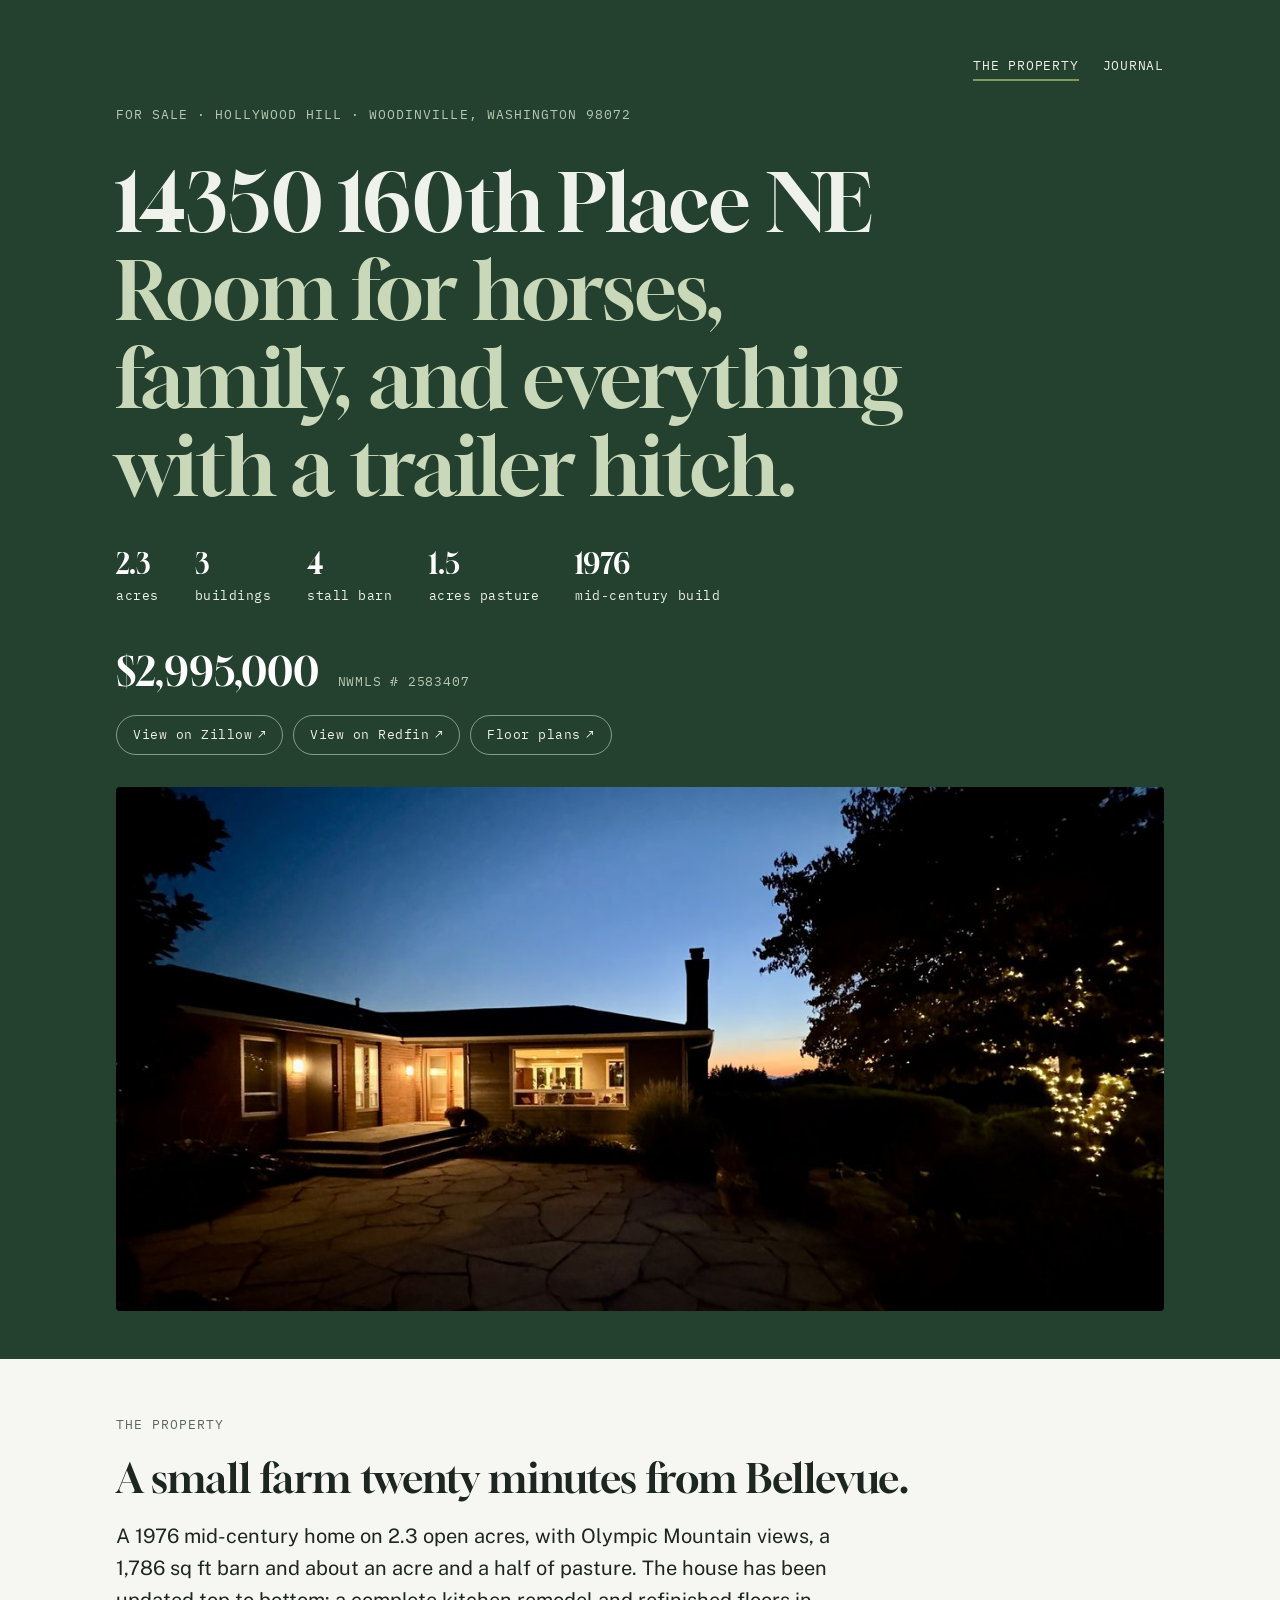
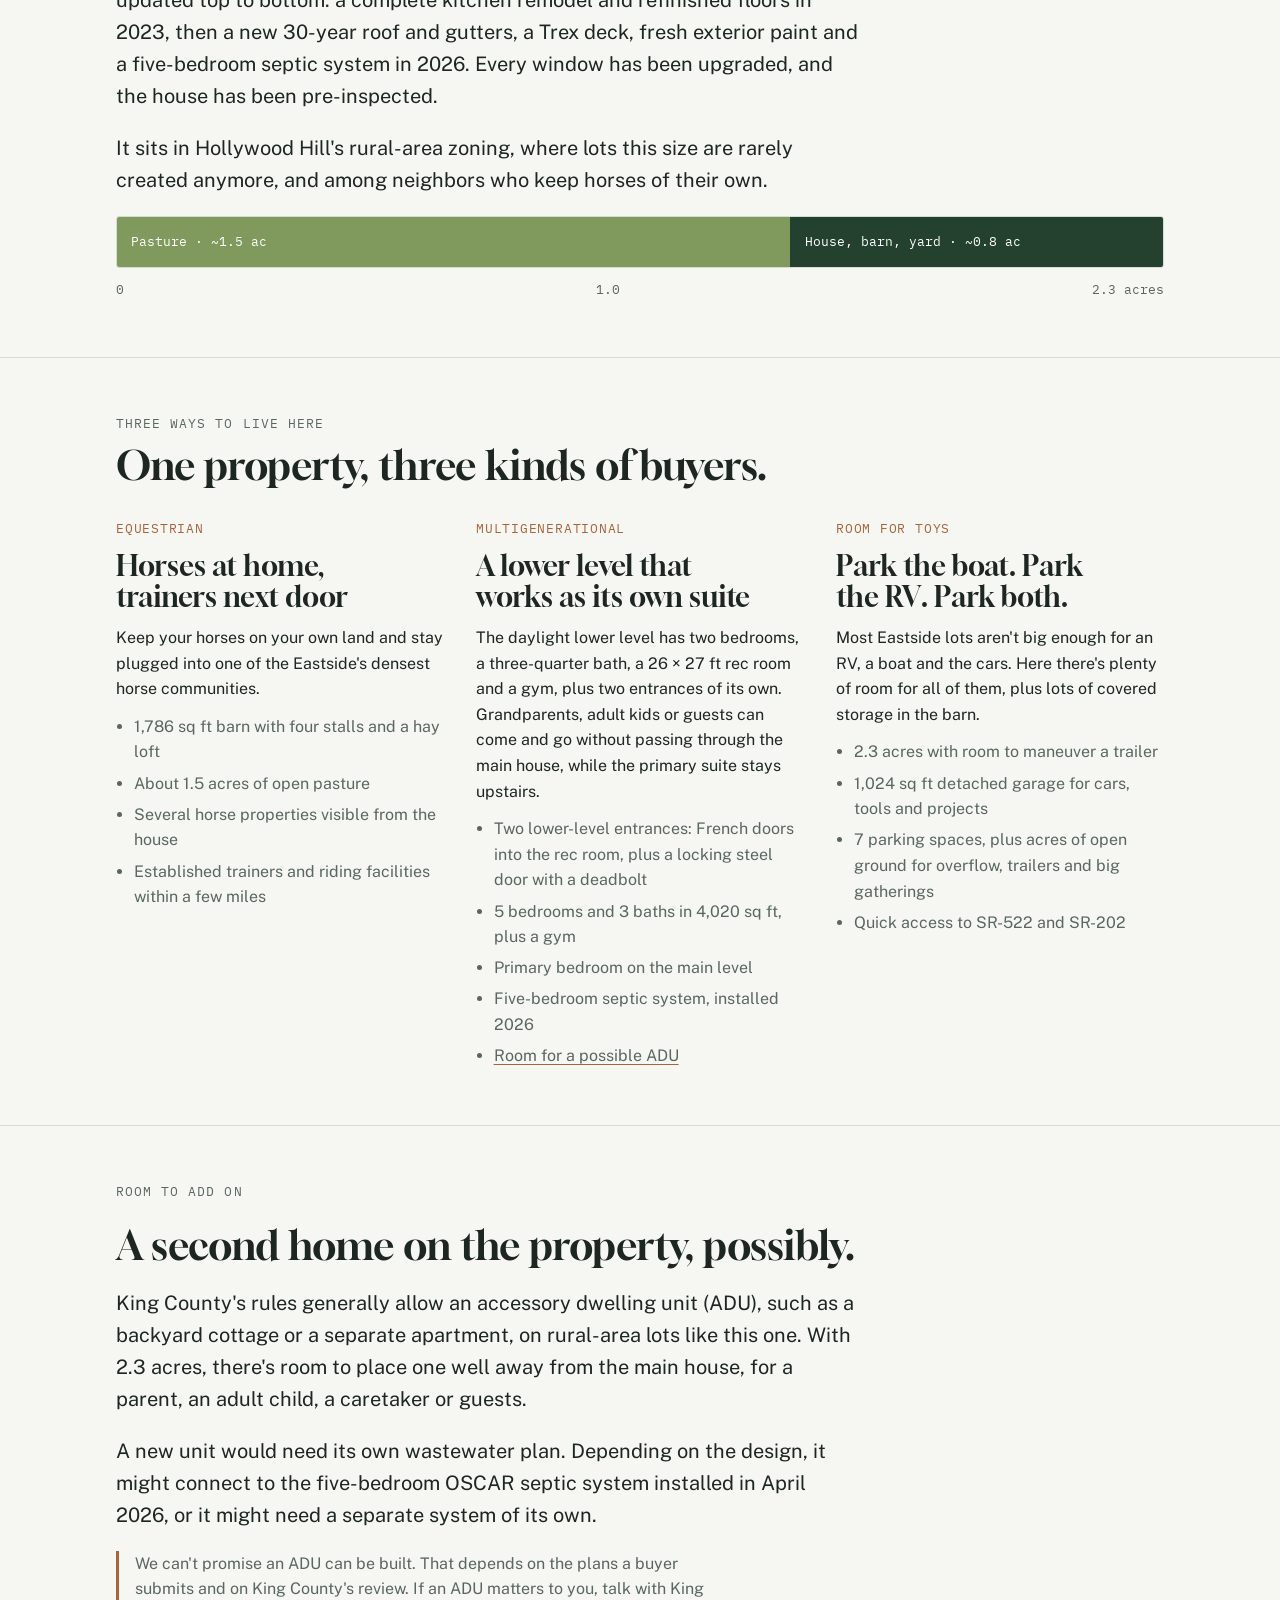
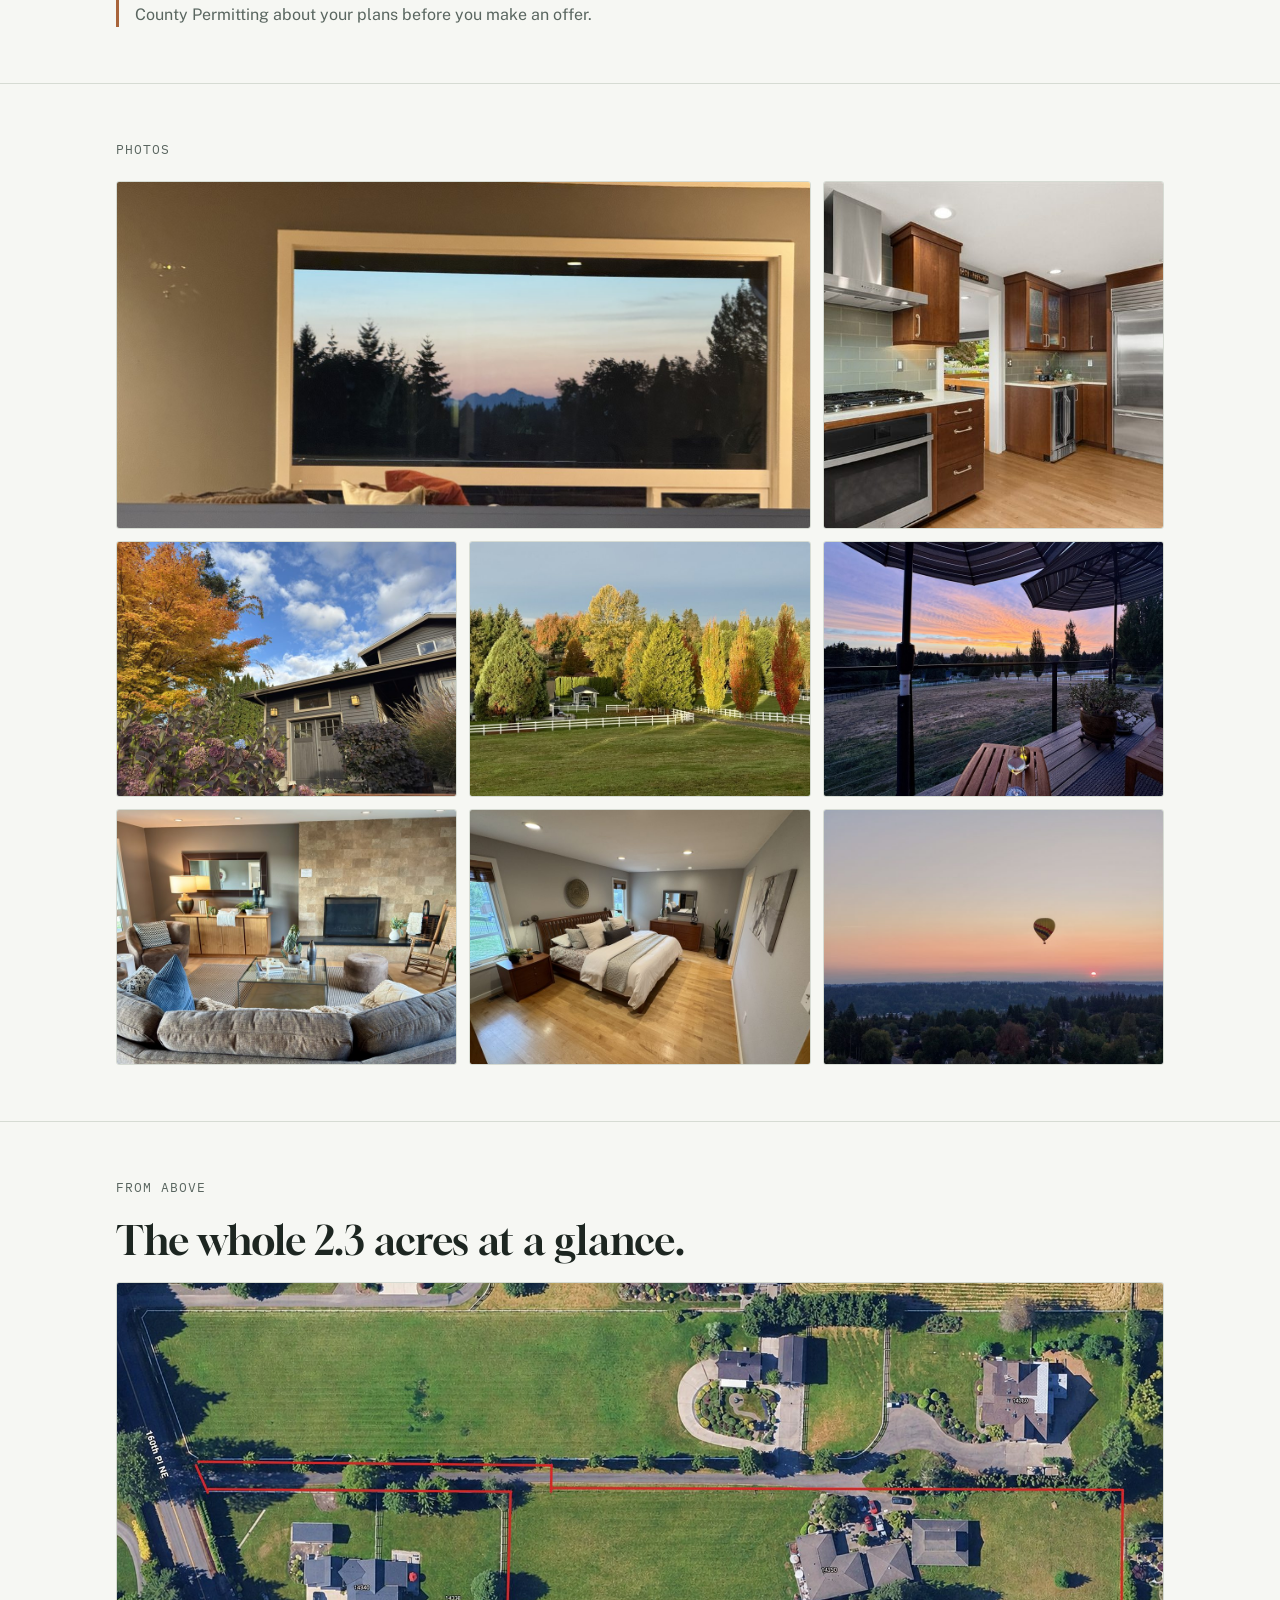
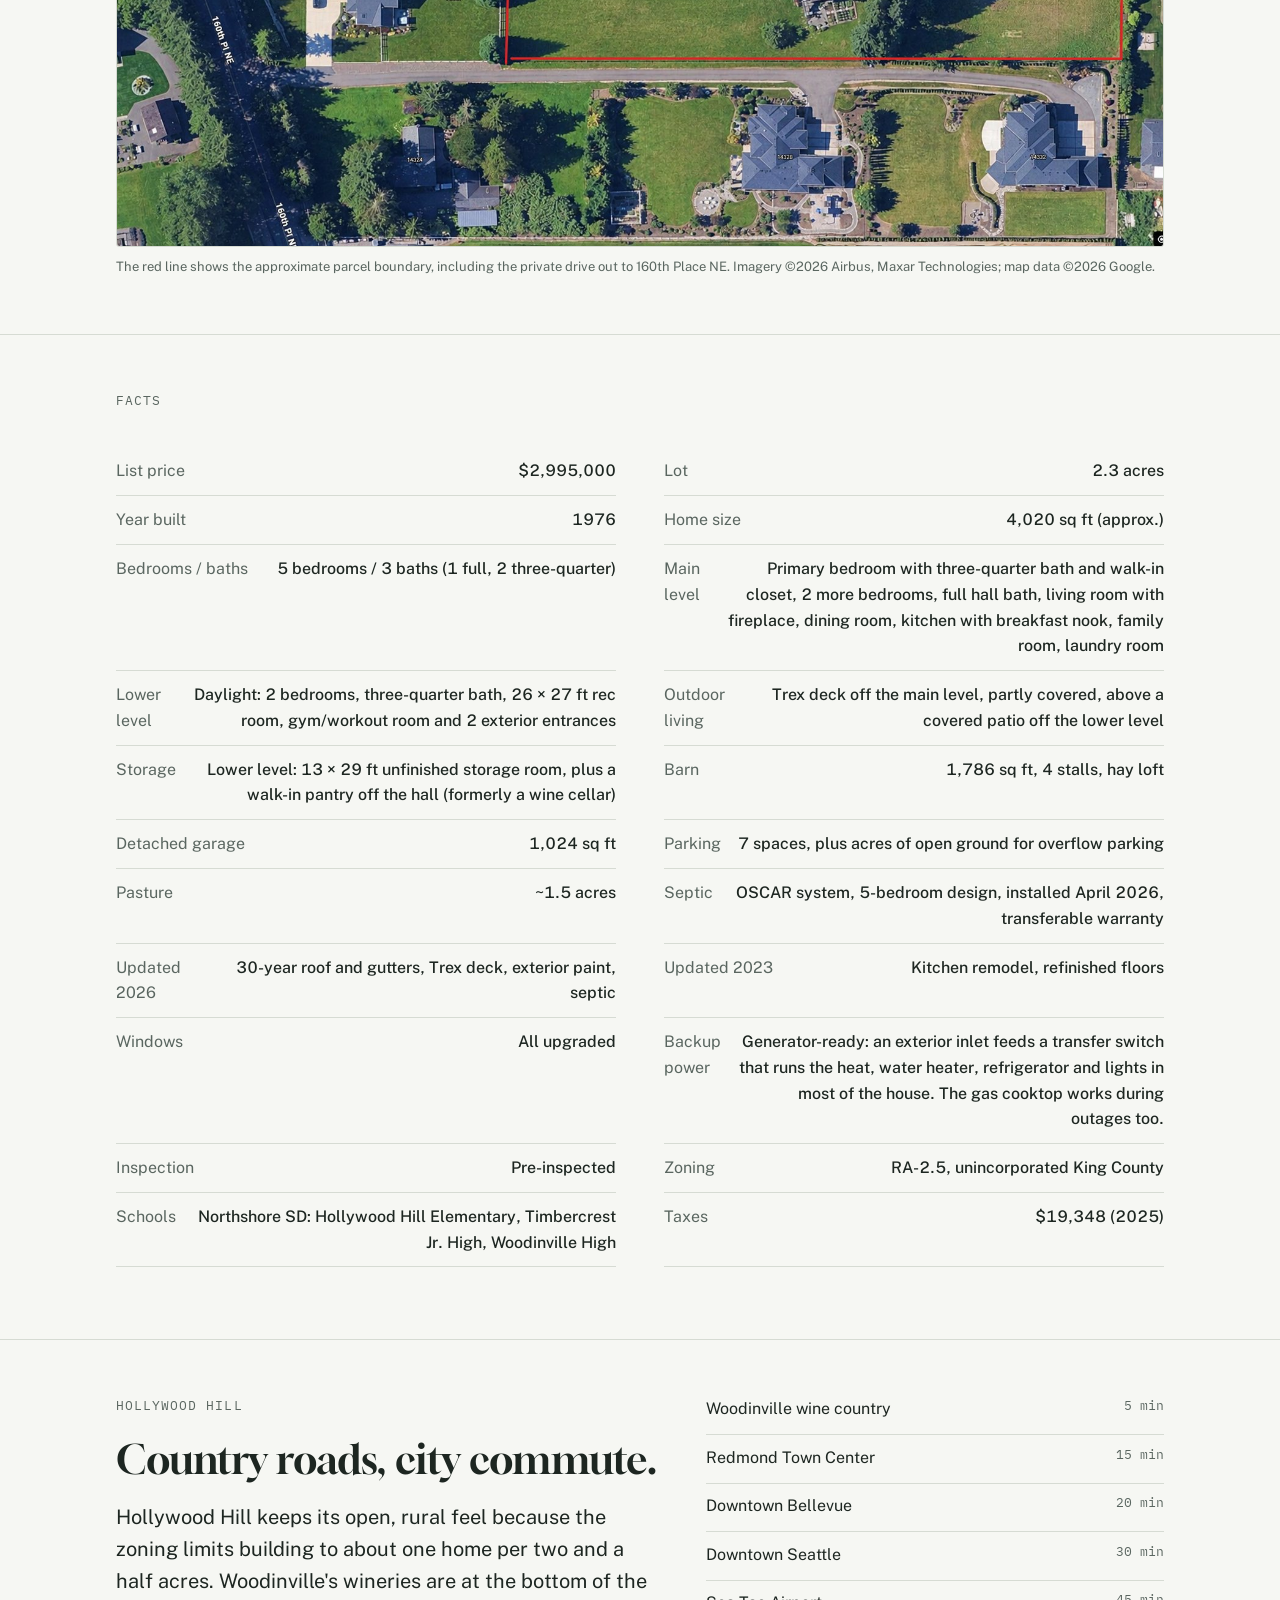
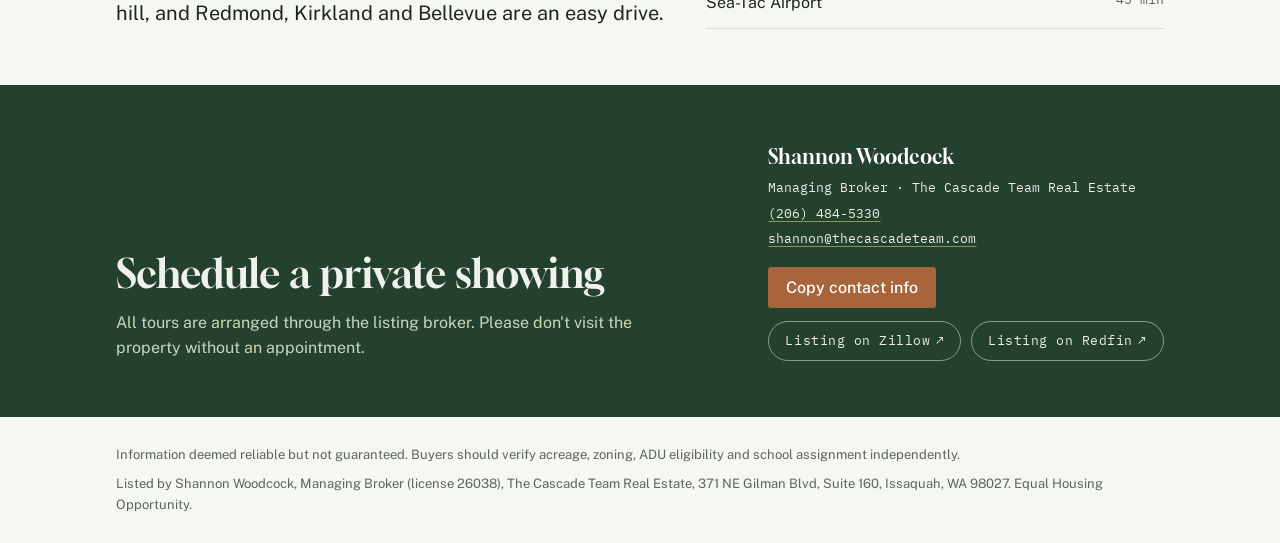
==== commit 843d7210: "Parking: note open acreage for overflow parking Co-Authored-By: Claude Opus 5.5 <noreply@anthropic.c" ====
--- a/index.html
+++ b/index.html
@@ -250,7 +250,7 @@
           <ul>
             <li>2.3 acres with room to maneuver a trailer</li>
             <li>1,024 sq ft detached garage for cars, tools and projects</li>
-            <li>Parking for 7 vehicles</li>
+            <li>7 parking spaces, plus acres of open ground for overflow, trailers and big gatherings</li>
             <li>Quick access to SR-522 and SR-202</li>
           </ul>
         </article>
@@ -310,7 +310,7 @@
         <div><dt>Storage</dt><dd>Lower level: 13 × 29 ft unfinished storage room, plus a walk-in pantry off the hall (formerly a wine cellar)</dd></div>
         <div><dt>Barn</dt><dd>1,786 sq ft, 4 stalls, hay loft</dd></div>
         <div><dt>Detached garage</dt><dd>1,024 sq ft</dd></div>
-        <div><dt>Parking</dt><dd>7 spaces</dd></div>
+        <div><dt>Parking</dt><dd>7 spaces, plus acres of open ground for overflow parking</dd></div>
         <div><dt>Pasture</dt><dd>~1.5 acres</dd></div>
         <div><dt>Septic</dt><dd>OSCAR system, 5-bedroom design, installed April 2026, transferable warranty</dd></div>
         <div><dt>Updated 2026</dt><dd>30-year roof and gutters, Trex deck, exterior paint, septic</dd></div>
